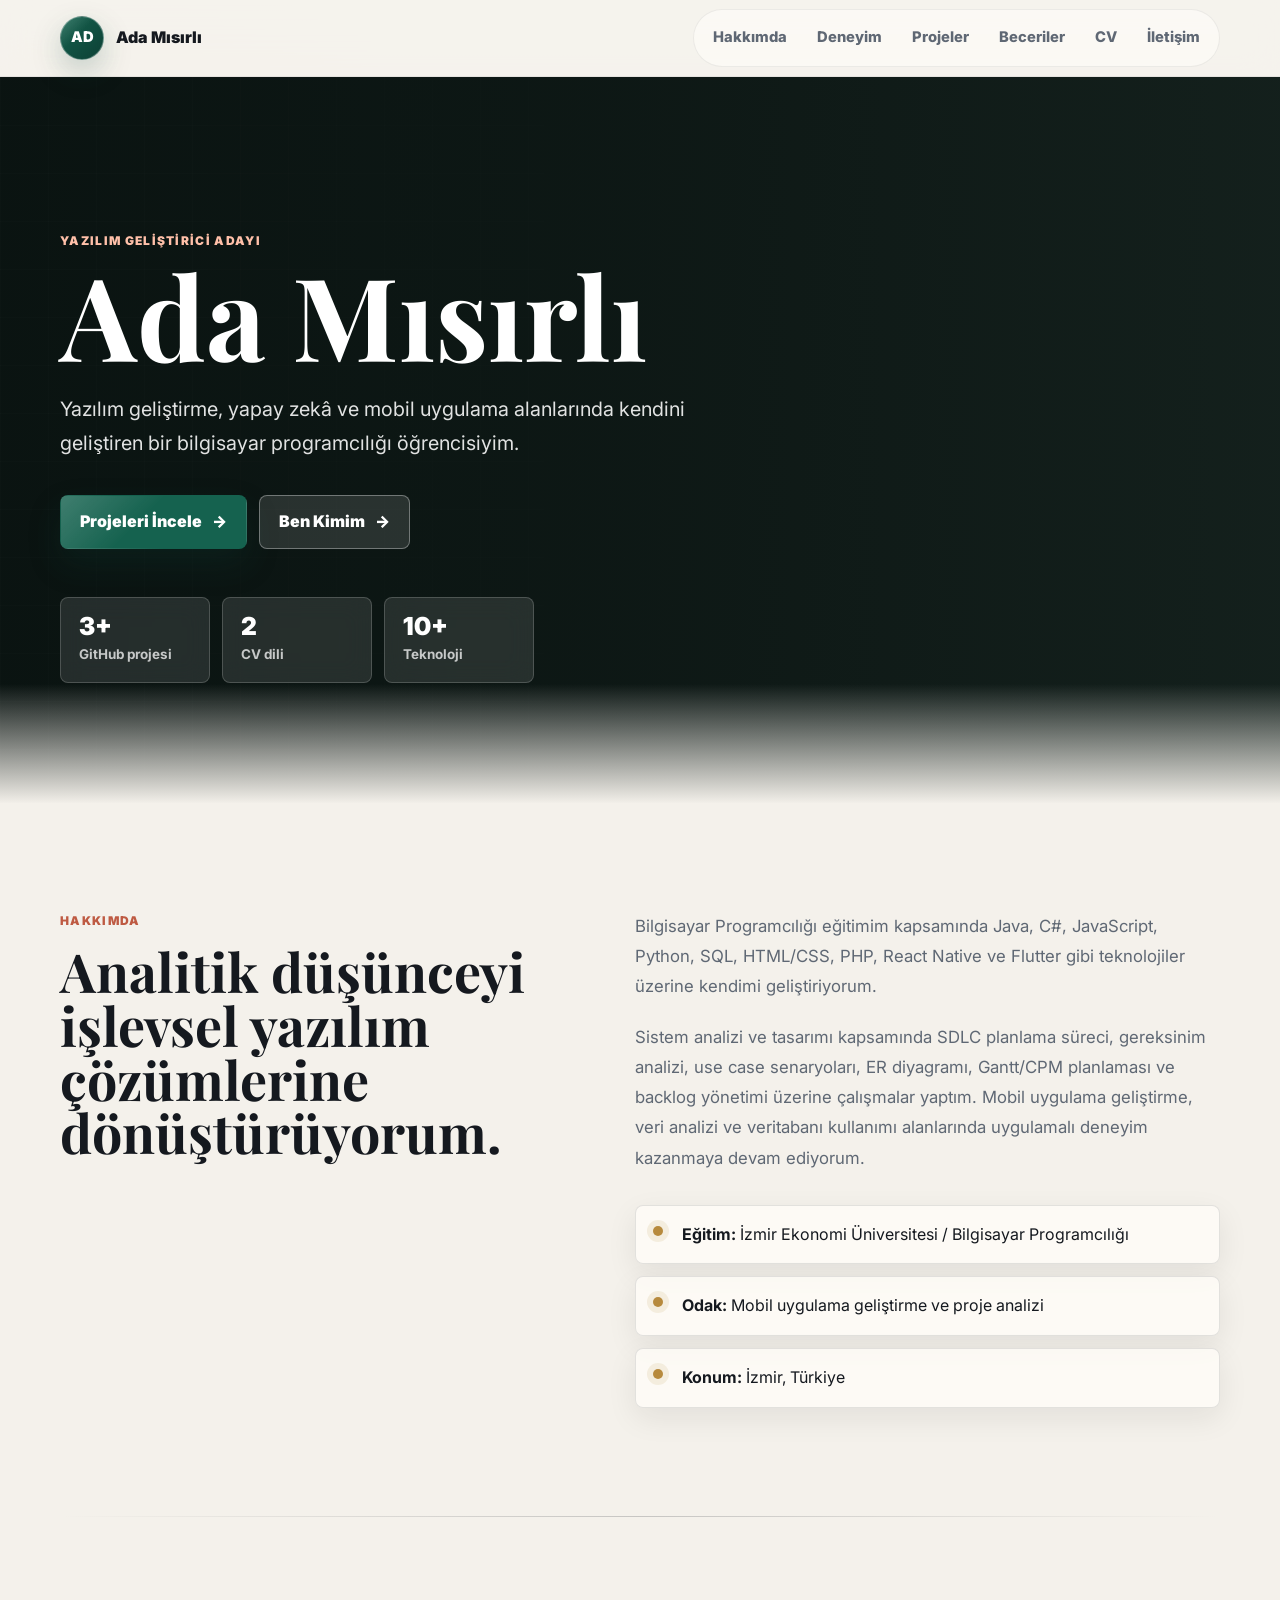
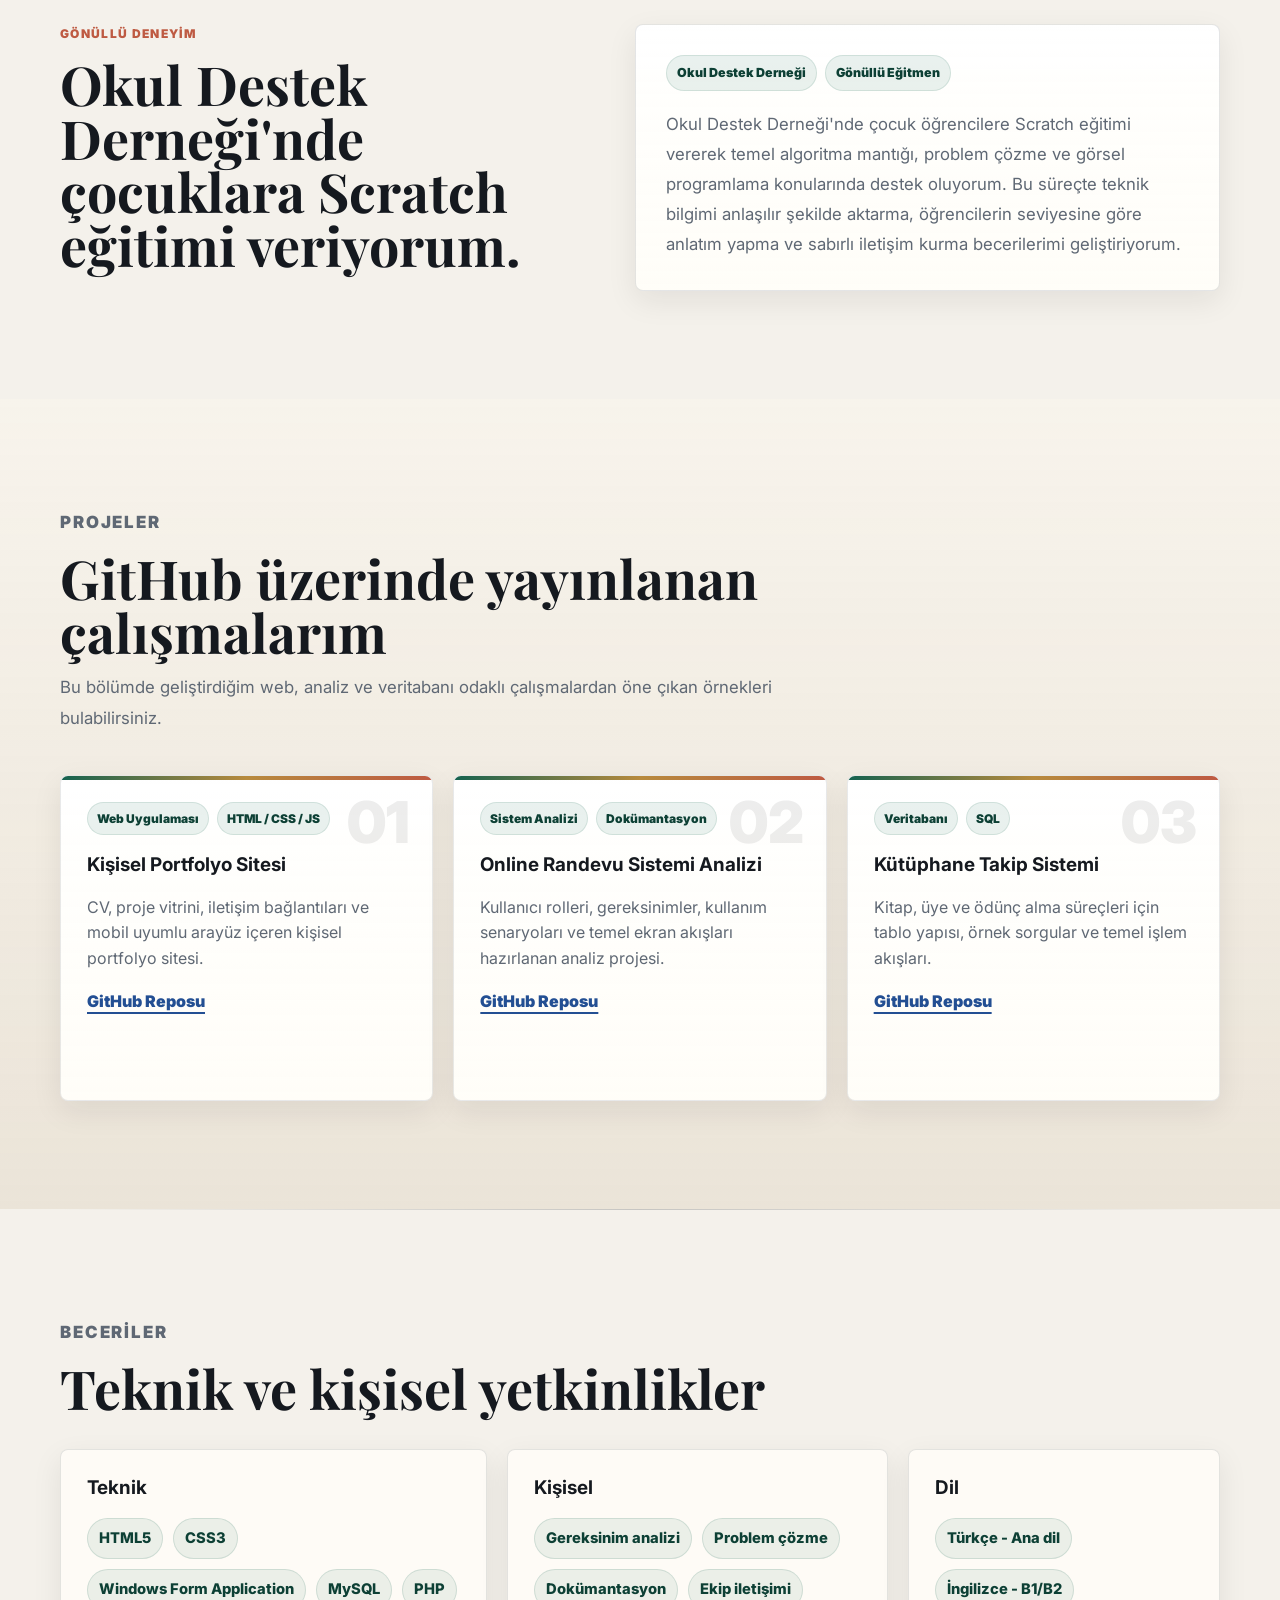
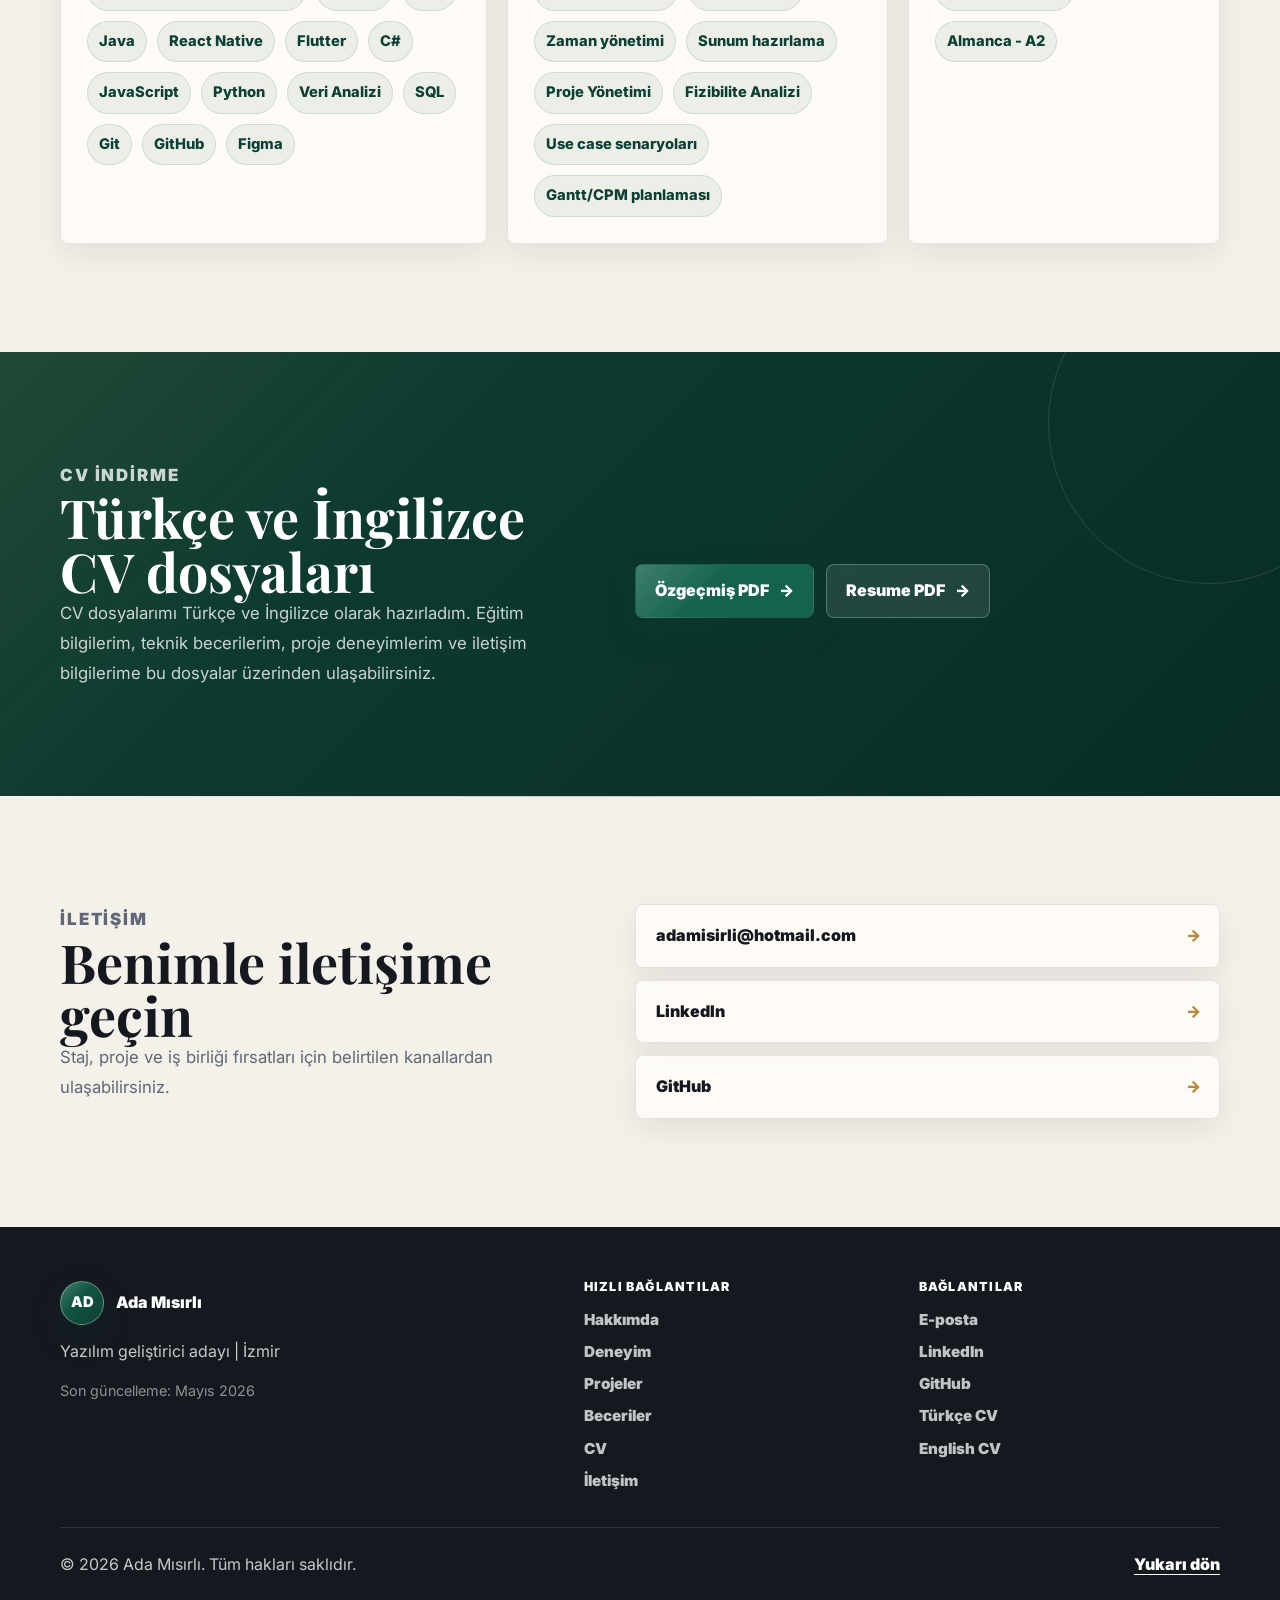
==== index.html @ 1fedbdce "Add files via upload Add portfolio website files" ====
<!doctype html>
<html lang="tr">

<head>
  <meta charset="utf-8" />
  <meta name="viewport" content="width=device-width, initial-scale=1" />
  <meta name="description"
    content="Bilgisayar programcılığı alanında edindiğim bilgileri pratik projelerle geliştirerek yazılım dünyasında güçlü bir temel oluşturuyorum." />
  <title>Ada Mısırlı | Kişisel Portfolyo</title>
  <link rel="preconnect" href="https://fonts.googleapis.com" />
  <link rel="preconnect" href="https://fonts.gstatic.com" crossorigin />
  <link
    href="https://fonts.googleapis.com/css2?family=Inter:wght@400;500;600;700;800;900&family=Playfair+Display:wght@700;800&display=swap"
    rel="stylesheet" />
  <link rel="stylesheet" href="styles.css" />
</head>

<body>
  <a class="skip-link" href="#main">İçeriğe geç</a>

  <header class="site-header" data-header>
    <nav class="nav shell" aria-label="Ana navigasyon">
      <a class="brand" href="#home" onclick="return smoothGo(event, 'index.html', '#home')" aria-label="Ana sayfaya git">
        <span class="brand-mark" aria-hidden="true">AD</span>
        <span>Ada Mısırlı</span>
      </a>

      <button class="menu-button" type="button" data-menu-button aria-controls="site-menu" aria-expanded="false">
        <span class="menu-icon" aria-hidden="true"></span>
        <span class="sr-only">Menüyü aç veya kapat</span>
      </button>

      <div class="nav-links" id="site-menu" data-menu>
        <a href="#about" onclick="return smoothGo(event, 'index.html', '#about')">Hakkımda</a>
        <a href="#experience" onclick="return smoothGo(event, 'index.html', '#experience')">Deneyim</a>
        <a href="#projects" onclick="return smoothGo(event, 'index.html', '#projects')">Projeler</a>
        <a href="#skills" onclick="return smoothGo(event, 'index.html', '#skills')">Beceriler</a>
        <a href="#cv" onclick="return smoothGo(event, 'index.html', '#cv')">CV</a>
        <a href="#contact" onclick="return smoothGo(event, 'index.html', '#contact')">İletişim</a>
      </div>
    </nav>
  </header>

  <main id="main">
    <section class="hero" id="home">
      <div class="hero-bg" aria-hidden="true"></div>
      <div class="hero-pattern" aria-hidden="true"></div>
      <div class="hero-content shell">
        <p class="eyebrow">Yazılım geliştirici adayı</p>
        <h1>Ada Mısırlı</h1>
        <p class="hero-copy">
          Yazılım geliştirme, yapay zekâ ve mobil uygulama alanlarında kendini geliştiren bir bilgisayar programcılığı
          öğrencisiyim.
        </p>
        <div class="hero-actions" aria-label="Öne çıkan bağlantılar">
          <a class="button primary" href="#projects" onclick="return smoothGo(event, 'index.html', '#projects')">Projeleri İncele</a>
          <a class="button secondary" href="ben-kimim.html" target="_blank" rel="noreferrer">Ben Kimim</a>
        </div>
        <dl class="hero-stats" aria-label="Portfolyo özeti">
          <div>
            <dt>3+</dt>
            <dd>GitHub projesi</dd>
          </div>
          <div>
            <dt>2</dt>
            <dd>CV dili</dd>
          </div>
          <div>
            <dt>10+</dt>
            <dd>Teknoloji</dd>
          </div>
        </dl>
      </div>
    </section>

    <section class="section about reveal" id="about">
      <div class="shell two-column">
        <div>
          <p class="section-kicker">Hakkımda</p>
          <h2>Analitik düşünceyi işlevsel yazılım çözümlerine dönüştürüyorum.</h2>
        </div>
        <div class="content-stack">
          <p>
            Bilgisayar Programcılığı eğitimim kapsamında Java, C#, JavaScript, Python, SQL, HTML/CSS, PHP, React
            Native ve Flutter gibi teknolojiler üzerine kendimi geliştiriyorum.
          </p>
          <p>
            Sistem analizi ve tasarımı kapsamında SDLC planlama süreci, gereksinim analizi, use case senaryoları, ER
            diyagramı, Gantt/CPM planlaması ve backlog yönetimi üzerine çalışmalar yaptım. Mobil uygulama geliştirme,
            veri analizi ve veritabanı kullanımı alanlarında uygulamalı deneyim kazanmaya devam ediyorum.
          </p>
          <ul class="quick-facts" aria-label="Kısa bilgiler">
            <li><strong>Eğitim:</strong> İzmir Ekonomi Üniversitesi / Bilgisayar Programcılığı</li>
            <li><strong>Odak:</strong> Mobil uygulama geliştirme ve proje analizi</li>
            <li><strong>Konum:</strong> İzmir, Türkiye</li>
          </ul>
        </div>
      </div>
    </section>

    <section class="section experience reveal" id="experience">
      <div class="shell experience-layout">
        <div>
          <p class="section-kicker">Gönüllü Deneyim</p>
          <h2>Okul Destek Derneği'nde çocuklara Scratch eğitimi veriyorum.</h2>
        </div>
        <article class="experience-card">
          <div class="experience-meta">
            <span>Okul Destek Derneği</span>
            <span>Gönüllü Eğitmen</span>
          </div>
          <p>
            Okul Destek Derneği'nde çocuk öğrencilere Scratch eğitimi vererek temel algoritma mantığı, problem çözme ve
            görsel programlama konularında destek oluyorum. Bu süreçte teknik bilgimi anlaşılır şekilde aktarma,
            öğrencilerin seviyesine göre anlatım yapma ve sabırlı iletişim kurma becerilerimi geliştiriyorum.
          </p>
        </article>
      </div>
    </section>

    <section class="section projects reveal" id="projects">
      <div class="shell">
        <div class="section-heading">
          <p class="section-kicker">Projeler</p>
          <h2>GitHub üzerinde yayınlanan çalışmalarım</h2>
          <p>Bu bölümde geliştirdiğim web, analiz ve veritabanı odaklı çalışmalardan öne çıkan örnekleri bulabilirsiniz.</p>
        </div>

        <div class="project-grid">
          <article class="project-card">
            <span class="project-number" aria-hidden="true">01</span>
            <div class="project-meta">
              <span>Web Uygulaması</span>
              <span>HTML / CSS / JS</span>
            </div>
            <h3>Kişisel Portfolyo Sitesi</h3>
            <p>
              CV, proje vitrini, iletişim bağlantıları ve mobil uyumlu arayüz içeren kişisel portfolyo sitesi.
            </p>
            <a href="https://github.com/kullanici-adi/portfolio" target="_blank" rel="noreferrer">GitHub Reposu</a>
          </article>

          <article class="project-card">
            <span class="project-number" aria-hidden="true">02</span>
            <div class="project-meta">
              <span>Sistem Analizi</span>
              <span>Dokümantasyon</span>
            </div>
            <h3>Online Randevu Sistemi Analizi</h3>
            <p>
              Kullanıcı rolleri, gereksinimler, kullanım senaryoları ve temel ekran akışları hazırlanan analiz projesi.
            </p>
            <a href="https://github.com/kullanici-adi/randevu-sistemi-analizi" target="_blank" rel="noreferrer">GitHub
              Reposu</a>
          </article>

          <article class="project-card">
            <span class="project-number" aria-hidden="true">03</span>
            <div class="project-meta">
              <span>Veritabanı</span>
              <span>SQL</span>
            </div>
            <h3>Kütüphane Takip Sistemi</h3>
            <p>
              Kitap, üye ve ödünç alma süreçleri için tablo yapısı, örnek sorgular ve temel işlem akışları.
            </p>
            <a href="https://github.com/kullanici-adi/kutuphane-takip" target="_blank" rel="noreferrer">GitHub
              Reposu</a>
          </article>
        </div>
      </div>
    </section>

    <section class="section skills reveal" id="skills">
      <div class="shell">
        <div class="section-heading compact">
          <p class="section-kicker">Beceriler</p>
          <h2>Teknik ve kişisel yetkinlikler</h2>
        </div>

        <div class="skill-layout">
          <div class="skill-group">
            <h3>Teknik</h3>
            <ul class="tag-list">
              <li>HTML5</li>
              <li>CSS3</li>
              <li>Windows Form Application</li>
              <li>MySQL</li>
              <li>PHP</li>
              <li>Java</li>
              <li>React Native</li>
              <li>Flutter</li>
              <li>C#</li>
              <li>JavaScript</li>
              <li>Python</li>
              <li>Veri Analizi</li>
              <li>SQL</li>
              <li>Git</li>
              <li>GitHub</li>
              <li>Figma</li>

            </ul>
          </div>
          <div class="skill-group">
            <h3>Kişisel</h3>
            <ul class="tag-list">
              <li>Gereksinim analizi</li>
              <li>Problem çözme</li>
              <li>Dokümantasyon</li>
              <li>Ekip iletişimi</li>
              <li>Zaman yönetimi</li>
              <li>Sunum hazırlama</li>
              <li>Proje Yönetimi</li>
              <li>Fizibilite Analizi</li>
              <li>Use case senaryoları</li>
              <li>Gantt/CPM planlaması</li>

            </ul>
          </div>
          <div class="skill-group">
            <h3>Dil</h3>
            <ul class="tag-list">
              <li>Türkçe - Ana dil</li>
              <li>İngilizce - B1/B2</li>
                 <li>Almanca - A2</li>
            </ul>
          </div>
        </div>
      </div>
    </section>

    <section class="section cv reveal" id="cv">
      <div class="shell cv-panel">
        <div>
          <p class="section-kicker">CV İndirme</p>
          <h2>Türkçe ve İngilizce CV dosyaları</h2>
          <p>
            CV dosyalarımı Türkçe ve İngilizce olarak hazırladım. Eğitim bilgilerim, teknik becerilerim, proje
            deneyimlerim ve iletişim bilgilerime bu dosyalar üzerinden ulaşabilirsiniz.
          </p>
        </div>
        <div class="cv-actions">
          <a class="button primary" href="cv/ozgecmis.pdf" download>Özgeçmiş PDF</a>
          <a class="button secondary" href="cv/resume.pdf" download>Resume PDF</a>
        </div>
      </div>
    </section>

    <section class="section contact reveal" id="contact">
      <div class="shell contact-layout">
        <div>
          <p class="section-kicker">İletişim</p>
          <h2>Benimle iletişime geçin</h2>
          <p>Staj, proje ve iş birliği fırsatları için belirtilen kanallardan ulaşabilirsiniz.</p>
        </div>
        <address class="contact-links">
          <a href="mailto:adamisirli@hotmail.com">adamisirli@hotmail.com</a>
          <a href="https://www.linkedin.com/in/kullanici-adi" target="_blank" rel="noreferrer">LinkedIn</a>
          <a href="https://github.com/kullanici-adi" target="_blank" rel="noreferrer">GitHub</a>
        </address>
      </div>
    </section>
  </main>

  <footer class="footer">
    <div class="shell footer-grid">
      <div class="footer-brand">
        <a class="brand footer-logo" href="#home" onclick="return smoothGo(event, 'index.html', '#home')" aria-label="Ana sayfaya dön">
          <span class="brand-mark" aria-hidden="true">AD</span>
          <span>Ada Mısırlı</span>
        </a>
        <p>Yazılım geliştirici adayı | İzmir</p>
        <p class="footer-update">Son güncelleme: Mayıs 2026</p>
      </div>

      <div class="footer-group">
        <h2>Hızlı Bağlantılar</h2>
        <nav class="footer-links" aria-label="Footer hızlı bağlantılar">
          <a href="#about" onclick="return smoothGo(event, 'index.html', '#about')">Hakkımda</a>
          <a href="#experience" onclick="return smoothGo(event, 'index.html', '#experience')">Deneyim</a>
          <a href="#projects" onclick="return smoothGo(event, 'index.html', '#projects')">Projeler</a>
          <a href="#skills" onclick="return smoothGo(event, 'index.html', '#skills')">Beceriler</a>
          <a href="#cv" onclick="return smoothGo(event, 'index.html', '#cv')">CV</a>
          <a href="#contact" onclick="return smoothGo(event, 'index.html', '#contact')">İletişim</a>
        </nav>
      </div>

      <div class="footer-group">
        <h2>Bağlantılar</h2>
        <div class="footer-links">
          <a href="mailto:adamisirli@hotmail.com">E-posta</a>
          <a href="https://www.linkedin.com/in/kullanici-adi" target="_blank" rel="noreferrer">LinkedIn</a>
          <a href="https://github.com/kullanici-adi" target="_blank" rel="noreferrer">GitHub</a>
          <a href="cv/ozgecmis.pdf" download>Türkçe CV</a>
          <a href="cv/resume.pdf" download>English CV</a>
        </div>
      </div>

      <div class="footer-bottom">
        <p>© 2026 Ada Mısırlı. Tüm hakları saklıdır.</p>
        <a href="#home" onclick="return smoothGo(event, 'index.html', '#home')">Yukarı dön</a>
      </div>
    </div>
  </footer>

  <script src="script.js?v=4"></script>
</body>

</html>
---- styles.css ----
:root {
  --bg: #f4f1eb;
  --bg-soft: #ebe4d8;
  --surface: #fffdf8;
  --surface-strong: #ffffff;
  --ink: #15191f;
  --ink-soft: #27313d;
  --muted: #5f6874;
  --line: rgba(37, 42, 50, 0.12);
  --line-strong: rgba(37, 42, 50, 0.22);
  --emerald: #15624f;
  --emerald-dark: #0d4035;
  --gold: #b78a3d;
  --terracotta: #be5a42;
  --blue: #234f93;
  --shadow-sm: 0 10px 30px rgba(21, 25, 31, 0.08);
  --shadow-md: 0 24px 70px rgba(21, 25, 31, 0.13);
  --shadow-lg: 0 34px 100px rgba(21, 25, 31, 0.2);
  --radius: 8px;
  --ease: cubic-bezier(0.22, 1, 0.36, 1);
}

* {
  box-sizing: border-box;
}

html {
  scroll-behavior: smooth;
  scroll-padding-top: 84px;
}

body {
  margin: 0;
  color: var(--ink);
  background:
    linear-gradient(180deg, rgba(255, 255, 255, 0.56), rgba(244, 241, 235, 0) 360px),
    radial-gradient(circle at 12% 8%, rgba(183, 138, 61, 0.12), transparent 26rem),
    var(--bg);
  font-family: "Inter", Arial, sans-serif;
  line-height: 1.6;
  text-rendering: optimizeLegibility;
  -webkit-font-smoothing: antialiased;
}

a {
  color: inherit;
}

::selection {
  color: #fff;
  background: var(--emerald);
}

.shell {
  width: min(1160px, calc(100% - 48px));
  margin: 0 auto;
}

.skip-link {
  position: fixed;
  left: 16px;
  top: -80px;
  z-index: 100;
  padding: 10px 14px;
  color: #fff;
  background: var(--ink);
  border-radius: var(--radius);
}

.skip-link:focus {
  top: 16px;
}

.sr-only {
  position: absolute;
  width: 1px;
  height: 1px;
  padding: 0;
  overflow: hidden;
  clip: rect(0, 0, 0, 0);
  white-space: nowrap;
  border: 0;
}

.site-header {
  position: sticky;
  top: 0;
  z-index: 20;
  background: rgba(244, 241, 235, 0.78);
  border-bottom: 1px solid rgba(37, 42, 50, 0.08);
  backdrop-filter: blur(18px) saturate(1.2);
  transition:
    background 220ms ease,
    border-color 220ms ease,
    box-shadow 220ms ease;
}

.site-header.has-shadow {
  background: rgba(255, 253, 248, 0.9);
  border-color: rgba(37, 42, 50, 0.12);
  box-shadow: 0 14px 42px rgba(21, 25, 31, 0.08);
}

.nav {
  display: flex;
  min-height: 76px;
  align-items: center;
  justify-content: space-between;
  gap: 24px;
}

.brand {
  display: inline-flex;
  align-items: center;
  gap: 12px;
  color: var(--ink);
  font-weight: 900;
  text-decoration: none;
}

.brand-mark {
  display: inline-grid;
  width: 44px;
  height: 44px;
  place-items: center;
  color: #fff;
  background:
    linear-gradient(135deg, rgba(255, 255, 255, 0.18), transparent 42%),
    linear-gradient(135deg, var(--emerald), var(--emerald-dark));
  border: 1px solid rgba(255, 255, 255, 0.32);
  border-radius: 50%;
  box-shadow: 0 12px 30px rgba(13, 64, 53, 0.22);
  font-size: 0.92rem;
  letter-spacing: 0;
}

.nav-links {
  display: flex;
  align-items: center;
  gap: 4px;
  padding: 6px;
  background: rgba(255, 253, 248, 0.62);
  border: 1px solid rgba(37, 42, 50, 0.08);
  border-radius: 999px;
}

.nav-links a {
  padding: 10px 13px;
  color: var(--muted);
  font-size: 0.92rem;
  font-weight: 800;
  text-decoration: none;
  border-radius: 999px;
  transition:
    color 180ms ease,
    background 180ms ease,
    transform 180ms ease;
}

.nav-links a:hover,
.nav-links a:focus-visible {
  color: var(--emerald-dark);
  background: rgba(21, 98, 79, 0.1);
  outline: none;
  transform: translateY(-1px);
}

.menu-button {
  display: none;
  width: 44px;
  height: 44px;
  border: 1px solid var(--line);
  border-radius: var(--radius);
  background: var(--surface);
  box-shadow: var(--shadow-sm);
}

.menu-icon,
.menu-icon::before,
.menu-icon::after {
  display: block;
  width: 20px;
  height: 2px;
  margin: 0 auto;
  background: var(--ink);
  content: "";
  transition: transform 180ms ease;
}

.menu-icon::before {
  transform: translateY(-7px);
}

.menu-icon::after {
  transform: translateY(5px);
}

.hero {
  position: relative;
  min-height: 720px;
  display: grid;
  align-items: end;
  overflow: hidden;
  background: #16231f;
  isolation: isolate;
}

.profile-hero {
  position: relative;
  min-height: 560px;
  display: grid;
  align-items: end;
  overflow: hidden;
  background: #16231f;
  isolation: isolate;
}

.profile-hero::after {
  position: absolute;
  left: 0;
  right: 0;
  bottom: -1px;
  z-index: 2;
  height: 110px;
  background: linear-gradient(180deg, transparent, var(--bg));
  content: "";
}

.hero::after {
  position: absolute;
  left: 0;
  right: 0;
  bottom: -1px;
  z-index: 2;
  height: 120px;
  background: linear-gradient(180deg, transparent, var(--bg));
  content: "";
}

.hero-bg {
  position: absolute;
  inset: 0;
  background:
    linear-gradient(90deg, rgba(9, 18, 16, 0.92) 0%, rgba(9, 18, 16, 0.68) 46%, rgba(9, 18, 16, 0.18) 100%),
    url("https://images.unsplash.com/photo-1515879218367-8466d910aaa4?auto=format&fit=crop&w=1600&q=74")
      center / cover;
  transform: scale(1.02);
}

.hero-pattern {
  position: absolute;
  inset: 0;
  z-index: 1;
  opacity: 0.26;
  pointer-events: none;
  background-image:
    linear-gradient(rgba(255, 255, 255, 0.045) 1px, transparent 1px),
    linear-gradient(90deg, rgba(255, 255, 255, 0.045) 1px, transparent 1px);
  background-size: 48px 48px;
  mask-image: linear-gradient(90deg, #000, transparent 72%);
}

.hero-content {
  position: relative;
  z-index: 3;
  padding: 154px 0 120px;
  color: #fff;
}

.profile-hero-content {
  position: relative;
  z-index: 3;
  max-width: 1160px;
  padding: 142px 0 104px;
  color: #fff;
}

.eyebrow,
.section-kicker {
  margin: 0 0 14px;
  color: var(--terracotta);
  font-size: 0.75rem;
  font-weight: 900;
  letter-spacing: 0.11em;
  text-transform: uppercase;
}

.hero .eyebrow {
  color: #ffc0a9;
}

.profile-hero .eyebrow {
  color: #ffc0a9;
}

h1,
h2,
h3,
p {
  overflow-wrap: anywhere;
}

h1 {
  max-width: 820px;
  margin: 0;
  font-family: "Playfair Display", Georgia, serif;
  font-size: clamp(4.1rem, 9vw, 8rem);
  line-height: 0.88;
  letter-spacing: 0;
}

h2 {
  max-width: 820px;
  margin: 0;
  font-family: "Playfair Display", Georgia, serif;
  font-size: clamp(2.3rem, 4.2vw, 4.1rem);
  line-height: 1;
  letter-spacing: 0;
}

h3 {
  margin: 0;
  color: var(--ink);
  font-size: 1.18rem;
  line-height: 1.25;
}

.hero-copy {
  max-width: 690px;
  margin: 26px 0 0;
  color: rgba(255, 255, 255, 0.88);
  font-size: clamp(1.04rem, 1.6vw, 1.24rem);
  line-height: 1.75;
}

.hero-actions,
.cv-actions {
  display: flex;
  flex-wrap: wrap;
  gap: 12px;
  margin-top: 34px;
}

.button {
  position: relative;
  display: inline-flex;
  min-height: 48px;
  align-items: center;
  justify-content: center;
  gap: 10px;
  padding: 13px 19px;
  border: 1px solid transparent;
  border-radius: var(--radius);
  font-weight: 900;
  text-decoration: none;
  transition:
    transform 190ms var(--ease),
    box-shadow 190ms var(--ease),
    background 190ms ease,
    border-color 190ms ease;
}

.button::after {
  font-weight: 900;
  content: "->";
  transition: transform 190ms var(--ease);
}

.button:hover,
.button:focus-visible {
  outline: none;
  transform: translateY(-2px);
}

.button:hover::after,
.button:focus-visible::after {
  transform: translateX(3px);
}

.button.primary {
  color: #fff;
  background:
    linear-gradient(135deg, rgba(255, 255, 255, 0.18), transparent 44%),
    var(--emerald);
  box-shadow: 0 15px 32px rgba(13, 64, 53, 0.24);
}

.button.primary:hover,
.button.primary:focus-visible {
  background:
    linear-gradient(135deg, rgba(255, 255, 255, 0.2), transparent 44%),
    var(--emerald-dark);
  box-shadow: 0 20px 42px rgba(13, 64, 53, 0.32);
}

.button.secondary {
  color: var(--ink);
  background: rgba(255, 253, 248, 0.88);
  border-color: var(--line);
  box-shadow: var(--shadow-sm);
}

.hero .button.secondary {
  color: #fff;
  background: rgba(255, 255, 255, 0.12);
  border-color: rgba(255, 255, 255, 0.34);
  box-shadow: none;
}

.hero-stats {
  display: grid;
  grid-template-columns: repeat(3, minmax(0, 150px));
  gap: 12px;
  max-width: 560px;
  margin: 48px 0 0;
}

.hero-stats div {
  padding: 16px 18px;
  background: rgba(255, 255, 255, 0.11);
  border: 1px solid rgba(255, 255, 255, 0.18);
  border-radius: var(--radius);
  backdrop-filter: blur(12px);
}

.hero-stats dt {
  margin: 0;
  color: #fff;
  font-size: 1.55rem;
  font-weight: 900;
  line-height: 1;
}

.hero-stats dd {
  margin: 6px 0 0;
  color: rgba(255, 255, 255, 0.74);
  font-size: 0.84rem;
  font-weight: 700;
}

.section {
  position: relative;
  padding: 108px 0;
}

.section::before {
  position: absolute;
  left: 50%;
  top: 0;
  width: min(1160px, calc(100% - 48px));
  height: 1px;
  background: linear-gradient(90deg, transparent, var(--line-strong), transparent);
  content: "";
  transform: translateX(-50%);
}

.about::before,
.projects::before {
  display: none;
}

.two-column,
.contact-layout,
.cv-panel {
  display: grid;
  grid-template-columns: minmax(0, 0.92fr) minmax(0, 1.08fr);
  gap: clamp(34px, 6vw, 78px);
  align-items: start;
}

.content-stack p,
.section-heading p,
.cv-panel p,
.contact-layout p {
  margin: 0;
  color: var(--muted);
  font-size: 1.05rem;
  line-height: 1.8;
}

.content-stack {
  display: grid;
  gap: 20px;
}

.quick-facts {
  display: grid;
  gap: 12px;
  margin: 12px 0 0;
  padding: 0;
  list-style: none;
}

.quick-facts li {
  position: relative;
  padding: 16px 18px 16px 46px;
  background: rgba(255, 253, 248, 0.78);
  border: 1px solid var(--line);
  border-radius: var(--radius);
  box-shadow: var(--shadow-sm);
}

.quick-facts li::before {
  position: absolute;
  left: 17px;
  top: 20px;
  width: 10px;
  height: 10px;
  background: var(--gold);
  border-radius: 50%;
  box-shadow: 0 0 0 6px rgba(183, 138, 61, 0.12);
  content: "";
}

.projects {
  background:
    linear-gradient(180deg, rgba(255, 253, 248, 0.62), rgba(235, 228, 216, 0.82)),
    var(--bg-soft);
}

.experience-layout {
  display: grid;
  grid-template-columns: minmax(0, 0.92fr) minmax(0, 1.08fr);
  gap: clamp(34px, 6vw, 78px);
  align-items: start;
}

.experience-card {
  display: grid;
  gap: 18px;
  padding: 30px;
  background:
    linear-gradient(180deg, rgba(255, 255, 255, 0.94), rgba(255, 253, 248, 0.86)),
    var(--surface);
  border: 1px solid var(--line);
  border-radius: var(--radius);
  box-shadow: var(--shadow-sm);
}

.experience-card p {
  margin: 0;
  color: var(--muted);
  font-size: 1.05rem;
  line-height: 1.8;
}

.experience-meta {
  display: flex;
  flex-wrap: wrap;
  gap: 8px;
}

.experience-meta span {
  padding: 7px 10px;
  color: var(--emerald-dark);
  background: rgba(21, 98, 79, 0.09);
  border: 1px solid rgba(21, 98, 79, 0.12);
  border-radius: 999px;
  font-size: 0.78rem;
  font-weight: 900;
}

.section-heading {
  display: grid;
  max-width: 780px;
  gap: 14px;
  margin-bottom: 42px;
}

.section-heading.compact {
  margin-bottom: 34px;
}

.project-grid {
  display: grid;
  grid-template-columns: repeat(3, minmax(0, 1fr));
  gap: 20px;
}

.project-card {
  position: relative;
  display: grid;
  min-height: 326px;
  gap: 18px;
  align-content: start;
  padding: 26px;
  overflow: hidden;
  background:
    linear-gradient(180deg, rgba(255, 255, 255, 0.94), rgba(255, 253, 248, 0.86)),
    var(--surface);
  border: 1px solid rgba(37, 42, 50, 0.1);
  border-radius: var(--radius);
  box-shadow: var(--shadow-sm);
  transition:
    transform 220ms var(--ease),
    box-shadow 220ms var(--ease),
    border-color 220ms ease;
}

.project-card::before {
  position: absolute;
  inset: 0 0 auto 0;
  height: 4px;
  background: linear-gradient(90deg, var(--emerald), var(--gold), var(--terracotta));
  content: "";
}

.project-card:hover,
.project-card:focus-within {
  border-color: rgba(21, 98, 79, 0.26);
  box-shadow: var(--shadow-md);
  transform: translateY(-8px);
}

.project-number {
  position: absolute;
  right: 22px;
  top: 18px;
  color: rgba(21, 25, 31, 0.08);
  font-size: 3.6rem;
  font-weight: 900;
  line-height: 1;
}

.project-card p {
  position: relative;
  margin: 0;
  color: var(--muted);
}

.project-card a {
  position: relative;
  align-self: end;
  color: var(--blue);
  font-weight: 900;
  text-decoration-thickness: 2px;
  text-underline-offset: 5px;
}

.project-meta {
  position: relative;
  display: flex;
  flex-wrap: wrap;
  gap: 8px;
}

.project-meta span {
  padding: 6px 9px;
  color: var(--emerald-dark);
  background: rgba(21, 98, 79, 0.09);
  border: 1px solid rgba(21, 98, 79, 0.12);
  border-radius: 999px;
  font-size: 0.75rem;
  font-weight: 900;
}

.skill-layout {
  display: grid;
  grid-template-columns: 1.12fr 1fr 0.82fr;
  gap: 20px;
}

.skill-group {
  padding: 26px;
  background: rgba(255, 253, 248, 0.86);
  border: 1px solid var(--line);
  border-radius: var(--radius);
  box-shadow: var(--shadow-sm);
  transition:
    transform 220ms var(--ease),
    box-shadow 220ms var(--ease),
    border-color 220ms ease;
}

.skill-group:hover {
  border-color: rgba(183, 138, 61, 0.34);
  box-shadow: var(--shadow-md);
  transform: translateY(-5px);
}

.tag-list {
  display: flex;
  flex-wrap: wrap;
  gap: 10px;
  margin: 18px 0 0;
  padding: 0;
  list-style: none;
}

.tag-list li {
  padding: 8px 11px;
  color: var(--emerald-dark);
  background: rgba(21, 98, 79, 0.08);
  border: 1px solid rgba(21, 98, 79, 0.14);
  border-radius: 999px;
  font-size: 0.92rem;
  font-weight: 800;
  transition:
    background 180ms ease,
    transform 180ms var(--ease);
}

.tag-list li:hover {
  background: rgba(21, 98, 79, 0.13);
  transform: translateY(-2px);
}

.cv {
  overflow: hidden;
  color: #fff;
  background:
    linear-gradient(135deg, rgba(183, 138, 61, 0.12), transparent 32%),
    linear-gradient(135deg, var(--emerald-dark), #092c26);
}

.cv::after {
  position: absolute;
  right: -90px;
  top: -90px;
  width: 320px;
  height: 320px;
  border: 1px solid rgba(255, 255, 255, 0.12);
  border-radius: 50%;
  content: "";
}

.cv .section-kicker,
.cv p {
  color: rgba(255, 255, 255, 0.78);
}

.cv-panel {
  position: relative;
  z-index: 1;
  align-items: center;
}

.cv .button.secondary {
  color: #fff;
  background: rgba(255, 255, 255, 0.1);
  border-color: rgba(255, 255, 255, 0.24);
  box-shadow: none;
}

.contact-links {
  display: grid;
  gap: 12px;
  font-style: normal;
}

.contact-links a {
  position: relative;
  padding: 18px 48px 18px 20px;
  color: var(--ink);
  background: rgba(255, 253, 248, 0.86);
  border: 1px solid var(--line);
  border-radius: var(--radius);
  box-shadow: var(--shadow-sm);
  font-weight: 900;
  text-decoration: none;
  transition:
    transform 200ms var(--ease),
    box-shadow 200ms var(--ease),
    border-color 200ms ease,
    color 200ms ease;
}

.contact-links a::after {
  position: absolute;
  right: 18px;
  top: 50%;
  color: var(--gold);
  content: "->";
  transform: translateY(-50%);
  transition: transform 200ms var(--ease);
}

.contact-links a:hover,
.contact-links a:focus-visible {
  color: var(--emerald-dark);
  border-color: rgba(21, 98, 79, 0.28);
  box-shadow: var(--shadow-md);
  outline: none;
  transform: translateY(-3px);
}

.contact-links a:hover::after,
.contact-links a:focus-visible::after {
  transform: translate(4px, -50%);
}

.identity-layout {
  display: grid;
  grid-template-columns: minmax(0, 0.95fr) minmax(0, 1.05fr);
  gap: clamp(34px, 6vw, 78px);
  align-items: start;
}

.identity-card {
  display: grid;
  gap: 18px;
  padding: 30px;
  background: rgba(255, 253, 248, 0.86);
  border: 1px solid var(--line);
  border-radius: var(--radius);
  box-shadow: var(--shadow-sm);
}

.identity-card p,
.detail-card p {
  margin: 0;
  color: var(--muted);
  font-size: 1.05rem;
  line-height: 1.8;
}

.profile-details {
  background:
    linear-gradient(180deg, rgba(255, 253, 248, 0.62), rgba(235, 228, 216, 0.82)),
    var(--bg-soft);
}

.detail-grid {
  display: grid;
  grid-template-columns: repeat(3, minmax(0, 1fr));
  gap: 20px;
}

.detail-card {
  position: relative;
  min-height: 330px;
  display: grid;
  align-content: start;
  gap: 16px;
  padding: 28px;
  overflow: hidden;
  background:
    linear-gradient(180deg, rgba(255, 255, 255, 0.94), rgba(255, 253, 248, 0.86)),
    var(--surface);
  border: 1px solid rgba(37, 42, 50, 0.1);
  border-radius: var(--radius);
  box-shadow: var(--shadow-sm);
  transition:
    transform 220ms var(--ease),
    box-shadow 220ms var(--ease),
    border-color 220ms ease;
}

.detail-card::before {
  position: absolute;
  inset: 0 0 auto 0;
  height: 4px;
  background: linear-gradient(90deg, var(--emerald), var(--gold), var(--terracotta));
  content: "";
}

.detail-card:hover {
  border-color: rgba(21, 98, 79, 0.26);
  box-shadow: var(--shadow-md);
  transform: translateY(-8px);
}

.footer {
  padding: 54px 0 28px;
  color: rgba(255, 255, 255, 0.76);
  background: var(--ink);
}

.footer-grid {
  display: grid;
  grid-template-columns: minmax(0, 1.3fr) minmax(180px, 0.8fr) minmax(180px, 0.8fr);
  gap: 34px;
  align-items: start;
}

.footer p {
  margin: 0;
}

.footer a {
  color: #fff;
  font-weight: 900;
  text-underline-offset: 4px;
}

.footer-logo {
  color: #fff;
}

.footer-brand {
  display: grid;
  gap: 14px;
}

.footer-brand p {
  max-width: 330px;
}

.footer-update {
  color: rgba(255, 255, 255, 0.52);
  font-size: 0.9rem;
}

.footer-group {
  display: grid;
  gap: 14px;
}

.footer-group h2 {
  margin: 0;
  color: #fff;
  font-family: "Inter", Arial, sans-serif;
  font-size: 0.78rem;
  font-weight: 900;
  letter-spacing: 0.1em;
  text-transform: uppercase;
}

.footer-links {
  display: grid;
  gap: 8px;
}

.footer-links a {
  width: fit-content;
  color: rgba(255, 255, 255, 0.74);
  font-size: 0.95rem;
  text-decoration: none;
  transition:
    color 180ms ease,
    transform 180ms var(--ease);
}

.footer-links a:hover,
.footer-links a:focus-visible {
  color: #fff;
  outline: none;
  transform: translateX(3px);
}

.footer-bottom {
  grid-column: 1 / -1;
  display: flex;
  align-items: center;
  justify-content: space-between;
  gap: 16px;
  padding-top: 24px;
  border-top: 1px solid rgba(255, 255, 255, 0.12);
}

.reveal {
  opacity: 0;
  transform: translateY(24px);
  transition:
    opacity 620ms var(--ease),
    transform 620ms var(--ease);
}

.reveal.is-visible {
  opacity: 1;
  transform: translateY(0);
}

@media (prefers-reduced-motion: reduce) {
  *,
  *::before,
  *::after {
    scroll-behavior: auto !important;
    transition-duration: 0.01ms !important;
    animation-duration: 0.01ms !important;
    animation-iteration-count: 1 !important;
  }

  .reveal {
    opacity: 1;
    transform: none;
  }
}

@media (max-width: 900px) {
  .menu-button {
    display: inline-grid;
    place-items: center;
  }

  .nav {
    min-height: 68px;
  }

  .nav-links {
    position: absolute;
    left: 24px;
    right: 24px;
    top: 76px;
    display: none;
    padding: 10px;
    background: rgba(255, 253, 248, 0.96);
    border: 1px solid var(--line);
    border-radius: var(--radius);
    box-shadow: var(--shadow-lg);
  }

  .nav-links.is-open {
    display: grid;
  }

  .nav-links a {
    padding: 13px;
    border-radius: var(--radius);
  }

  .hero {
    min-height: 680px;
  }

  .profile-hero {
    min-height: 560px;
  }

  .hero-bg {
    background:
      linear-gradient(180deg, rgba(9, 18, 16, 0.92), rgba(9, 18, 16, 0.54)),
      url("https://images.unsplash.com/photo-1515879218367-8466d910aaa4?auto=format&fit=crop&w=1100&q=70")
        center / cover;
  }

  .hero-pattern {
    mask-image: linear-gradient(180deg, #000, transparent 78%);
  }

  .hero-content {
    padding: 128px 0 58px;
  }

  .profile-hero-content {
    padding: 126px 0 78px;
  }

  .section {
    padding: 78px 0;
  }

  .two-column,
  .identity-layout,
  .experience-layout,
  .contact-layout,
  .cv-panel,
  .project-grid,
  .skill-layout,
  .detail-grid,
  .footer-grid {
    grid-template-columns: 1fr;
    gap: 30px;
  }

  .project-card {
    min-height: 0;
  }

  .detail-card {
    min-height: 0;
  }
}

@media (max-width: 580px) {
  .shell {
    width: min(100% - 32px, 1160px);
  }

  .site-header {
    background: rgba(255, 253, 248, 0.9);
  }

  .brand {
    font-size: 0.96rem;
  }

  .brand-mark {
    width: 40px;
    height: 40px;
  }

  .nav-links {
    left: 16px;
    right: 16px;
  }

  .hero {
    min-height: 660px;
  }

  .profile-hero {
    min-height: 600px;
  }

  h1 {
    font-size: 3.65rem;
  }

  h2 {
    font-size: 2.35rem;
  }

  .hero-actions,
  .cv-actions,
  .footer-bottom {
    align-items: stretch;
    flex-direction: column;
  }

  .button {
    width: 100%;
  }

  .hero-stats {
    grid-template-columns: 1fr;
    max-width: 320px;
    margin-top: 34px;
  }

  .project-card,
  .skill-group,
  .identity-card,
  .detail-card {
    padding: 22px;
  }

  .footer-grid {
    grid-template-columns: 1fr;
  }
}
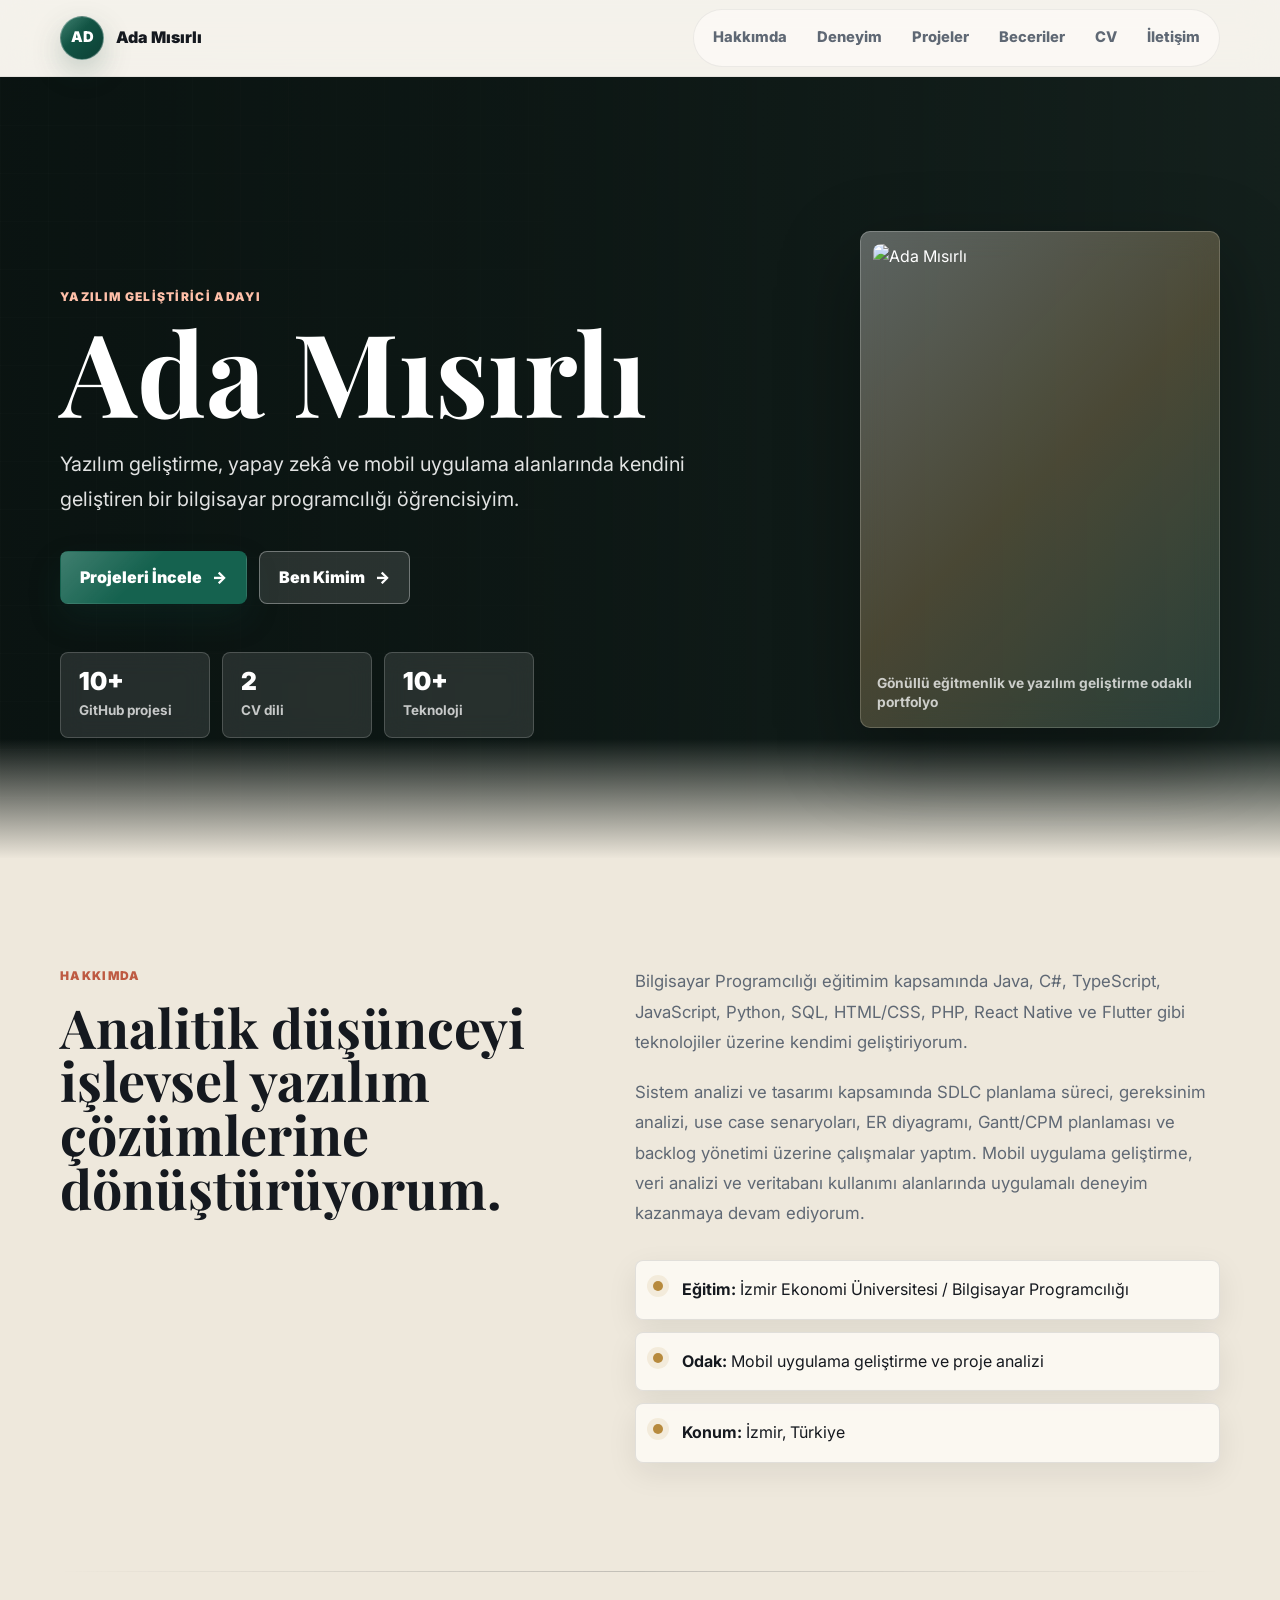
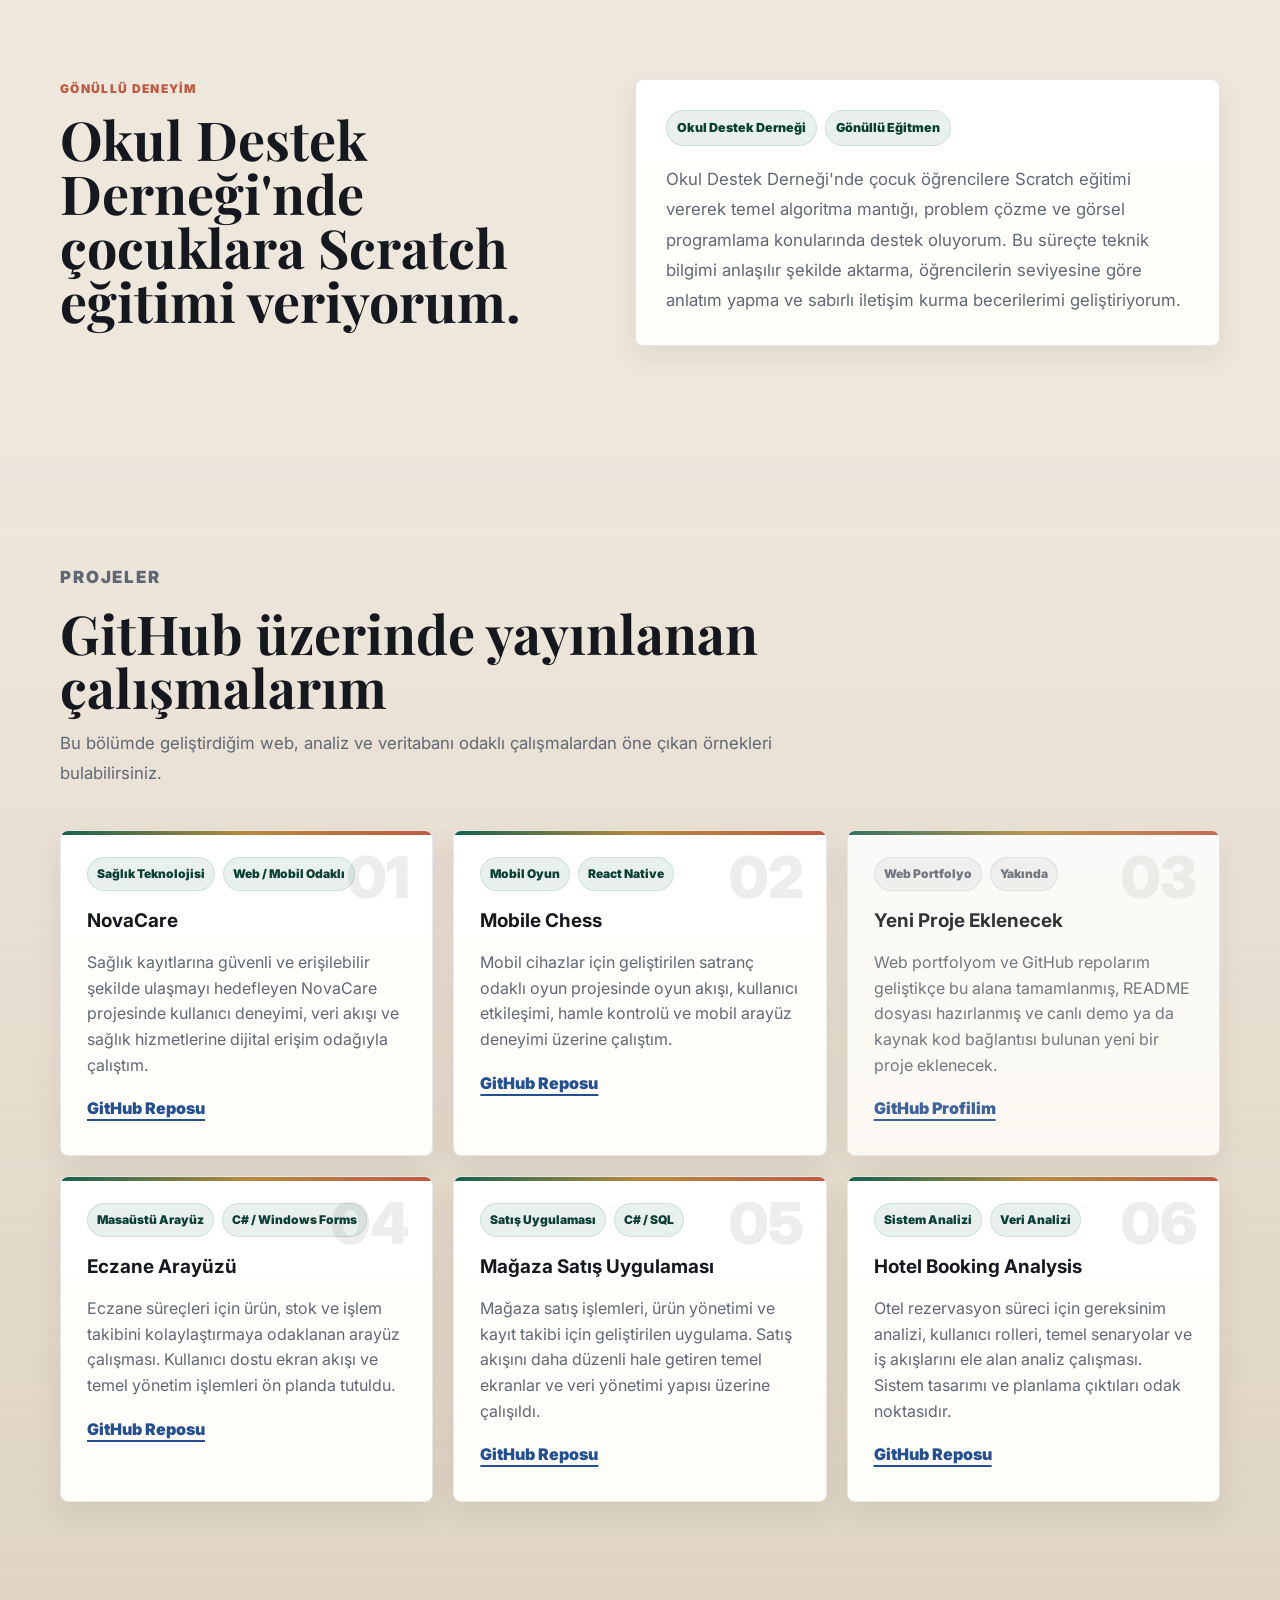
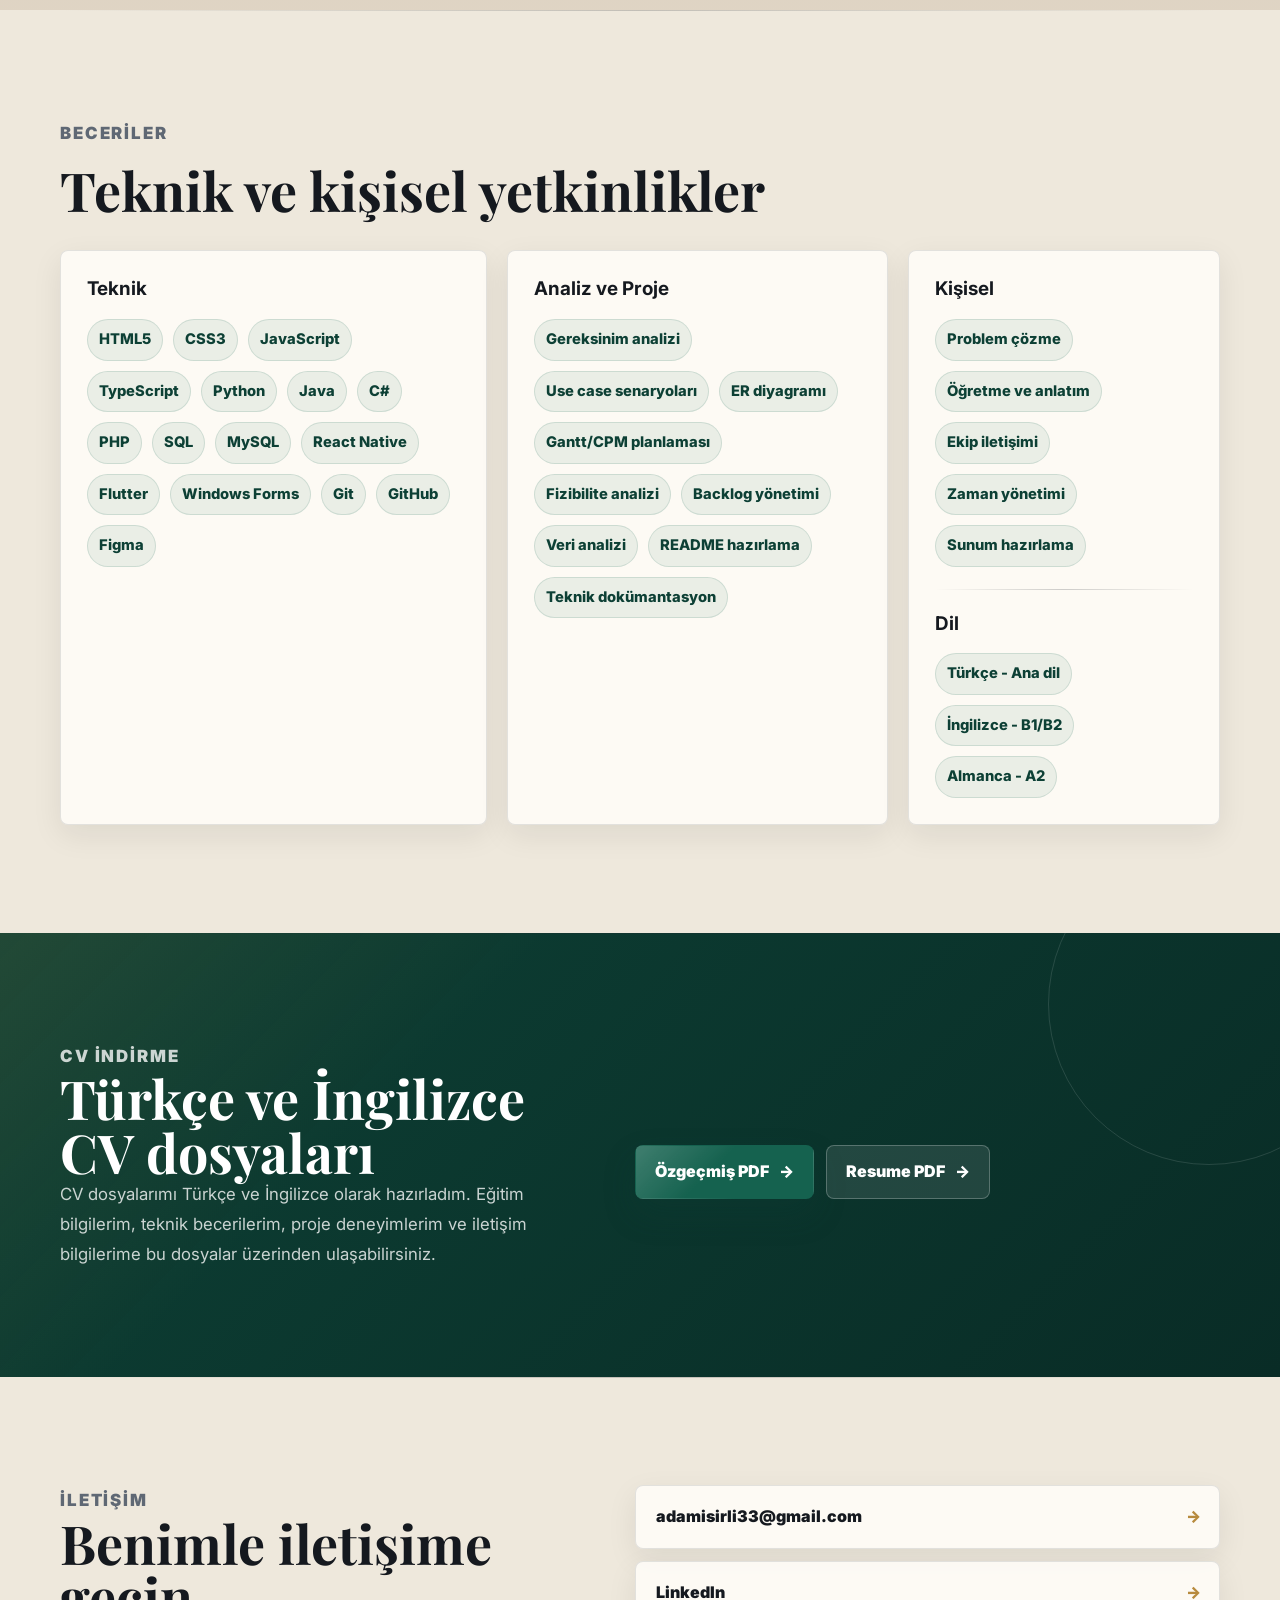
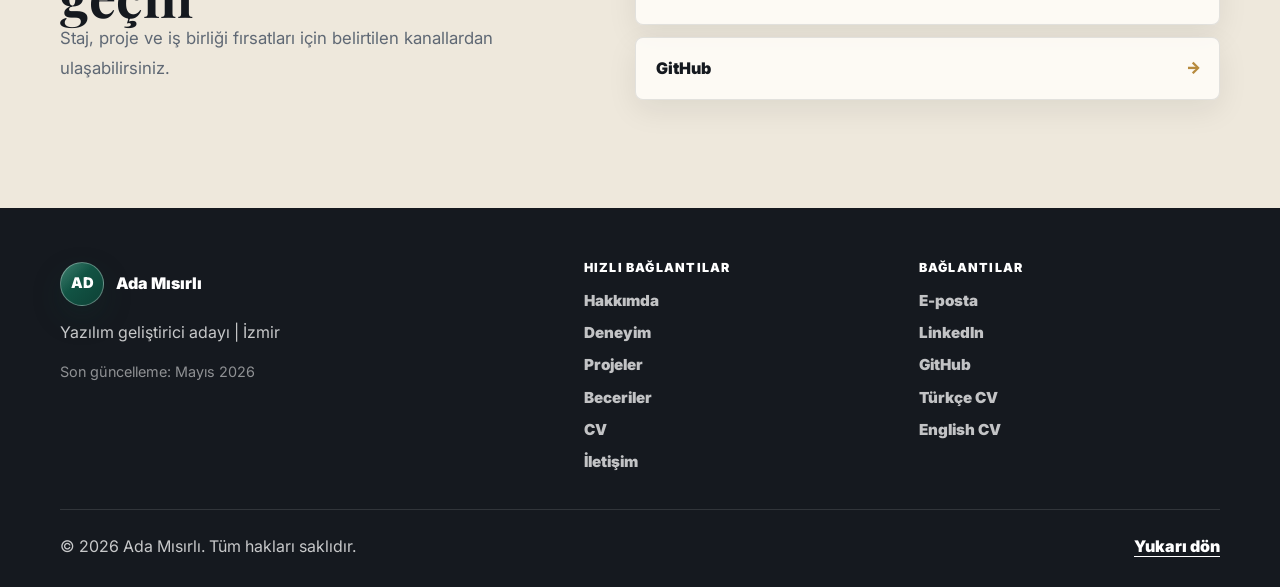
==== commit 9769aa67: "Add files via upload" ====
--- a/index.html
+++ b/index.html
@@ -1,4 +1,4 @@
-<!doctype html>
+﻿<!doctype html>
 <html lang="tr">
 
 <head>
@@ -46,30 +46,36 @@
       <div class="hero-bg" aria-hidden="true"></div>
       <div class="hero-pattern" aria-hidden="true"></div>
       <div class="hero-content shell">
-        <p class="eyebrow">Yazılım geliştirici adayı</p>
-        <h1>Ada Mısırlı</h1>
-        <p class="hero-copy">
-          Yazılım geliştirme, yapay zekâ ve mobil uygulama alanlarında kendini geliştiren bir bilgisayar programcılığı
-          öğrencisiyim.
-        </p>
-        <div class="hero-actions" aria-label="Öne çıkan bağlantılar">
-          <a class="button primary" href="#projects" onclick="return smoothGo(event, 'index.html', '#projects')">Projeleri İncele</a>
-          <a class="button secondary" href="ben-kimim.html" target="_blank" rel="noreferrer">Ben Kimim</a>
-        </div>
-        <dl class="hero-stats" aria-label="Portfolyo özeti">
-          <div>
-            <dt>3+</dt>
-            <dd>GitHub projesi</dd>
-          </div>
-          <div>
-            <dt>2</dt>
-            <dd>CV dili</dd>
-          </div>
-          <div>
-            <dt>10+</dt>
-            <dd>Teknoloji</dd>
-          </div>
-        </dl>
+        <div class="hero-text">
+          <p class="eyebrow">Yazılım geliştirici adayı</p>
+          <h1>Ada Mısırlı</h1>
+          <p class="hero-copy">
+            Yazılım geliştirme, yapay zekâ ve mobil uygulama alanlarında kendini geliştiren bir bilgisayar programcılığı
+            öğrencisiyim.
+          </p>
+          <div class="hero-actions" aria-label="Öne çıkan bağlantılar">
+            <a class="button primary" href="#projects" onclick="return smoothGo(event, 'index.html', '#projects')">Projeleri İncele</a>
+            <a class="button secondary" href="ben-kimim.html" target="_blank" rel="noreferrer">Ben Kimim</a>
+          </div>
+          <dl class="hero-stats" aria-label="Portfolyo özeti">
+            <div>
+              <dt>10+</dt>
+              <dd>GitHub projesi</dd>
+            </div>
+            <div>
+              <dt>2</dt>
+              <dd>CV dili</dd>
+            </div>
+            <div>
+              <dt>10+</dt>
+              <dd>Teknoloji</dd>
+            </div>
+          </dl>
+        </div>
+        <figure class="hero-portrait" aria-label="Ada Mısırlı profil fotoğrafı">
+          <img src="assets/ada-profile.jpeg" alt="Ada Mısırlı" loading="eager" />
+          <figcaption>Gönüllü eğitmenlik ve yazılım geliştirme odaklı portfolyo</figcaption>
+        </figure>
       </div>
     </section>
 
@@ -81,7 +87,7 @@
         </div>
         <div class="content-stack">
           <p>
-            Bilgisayar Programcılığı eğitimim kapsamında Java, C#, JavaScript, Python, SQL, HTML/CSS, PHP, React
+            Bilgisayar Programcılığı eğitimim kapsamında Java, C#, TypeScript, JavaScript, Python, SQL, HTML/CSS, PHP, React
             Native ve Flutter gibi teknolojiler üzerine kendimi geliştiriyorum.
           </p>
           <p>
@@ -130,42 +136,84 @@
           <article class="project-card">
             <span class="project-number" aria-hidden="true">01</span>
             <div class="project-meta">
-              <span>Web Uygulaması</span>
-              <span>HTML / CSS / JS</span>
-            </div>
-            <h3>Kişisel Portfolyo Sitesi</h3>
-            <p>
-              CV, proje vitrini, iletişim bağlantıları ve mobil uyumlu arayüz içeren kişisel portfolyo sitesi.
-            </p>
-            <a href="https://github.com/kullanici-adi/portfolio" target="_blank" rel="noreferrer">GitHub Reposu</a>
+              <span>Sağlık Teknolojisi</span>
+              <span>Web / Mobil Odaklı</span>
+            </div>
+            <h3>NovaCare</h3>
+            <p>
+              Sağlık kayıtlarına güvenli ve erişilebilir şekilde ulaşmayı hedefleyen NovaCare projesinde kullanıcı
+              deneyimi, veri akışı ve sağlık hizmetlerine dijital erişim odağıyla çalıştım.
+            </p>
+            <a href="https://github.com/adamisirli/NovaCare" target="_blank" rel="noreferrer">GitHub Reposu</a>
           </article>
 
           <article class="project-card">
             <span class="project-number" aria-hidden="true">02</span>
             <div class="project-meta">
+              <span>Mobil Oyun</span>
+              <span>React Native</span>
+            </div>
+            <h3>Mobile Chess</h3>
+            <p>
+              Mobil cihazlar için geliştirilen satranç odaklı oyun projesinde oyun akışı, kullanıcı etkileşimi,
+              hamle kontrolü ve mobil arayüz deneyimi üzerine çalıştım.
+            </p>
+            <a href="https://github.com/adamisirli/wall-chess-mobile" target="_blank" rel="noreferrer">GitHub Reposu</a>
+          </article>
+
+          <article class="project-card project-card-muted">
+            <span class="project-number" aria-hidden="true">03</span>
+            <div class="project-meta">
+              <span>Web Portfolyo</span>
+              <span>Yakında</span>
+            </div>
+            <h3>Yeni Proje Eklenecek</h3>
+            <p>
+              Web portfolyom ve GitHub repolarım geliştikçe bu alana tamamlanmış, README dosyası hazırlanmış ve canlı
+              demo ya da kaynak kod bağlantısı bulunan yeni bir proje eklenecek.
+            </p>
+            <a href="https://github.com/adamisirli" target="_blank" rel="noreferrer">GitHub Profilim</a>
+          </article>
+          <article class="project-card">
+            <span class="project-number" aria-hidden="true">04</span>
+            <div class="project-meta">
+              <span>Masaüstü Arayüz</span>
+              <span>C# / Windows Forms</span>
+            </div>
+            <h3>Eczane Arayüzü</h3>
+            <p>
+              Eczane süreçleri için ürün, stok ve işlem takibini kolaylaştırmaya odaklanan arayüz çalışması. Kullanıcı
+              dostu ekran akışı ve temel yönetim işlemleri ön planda tutuldu.
+            </p>
+            <a href="https://github.com/adamisirli/eczane-arayuzu" target="_blank" rel="noreferrer">GitHub Reposu</a>
+          </article>
+
+          <article class="project-card">
+            <span class="project-number" aria-hidden="true">05</span>
+            <div class="project-meta">
+              <span>Satış Uygulaması</span>
+              <span>C# / SQL</span>
+            </div>
+            <h3>Mağaza Satış Uygulaması</h3>
+            <p>
+              Mağaza satış işlemleri, ürün yönetimi ve kayıt takibi için geliştirilen uygulama. Satış akışını daha
+              düzenli hale getiren temel ekranlar ve veri yönetimi yapısı üzerine çalışıldı.
+            </p>
+            <a href="https://github.com/adamisirli/magaza-satis-uygulamasi" target="_blank" rel="noreferrer">GitHub Reposu</a>
+          </article>
+
+          <article class="project-card">
+            <span class="project-number" aria-hidden="true">06</span>
+            <div class="project-meta">
               <span>Sistem Analizi</span>
-              <span>Dokümantasyon</span>
-            </div>
-            <h3>Online Randevu Sistemi Analizi</h3>
-            <p>
-              Kullanıcı rolleri, gereksinimler, kullanım senaryoları ve temel ekran akışları hazırlanan analiz projesi.
-            </p>
-            <a href="https://github.com/kullanici-adi/randevu-sistemi-analizi" target="_blank" rel="noreferrer">GitHub
-              Reposu</a>
-          </article>
-
-          <article class="project-card">
-            <span class="project-number" aria-hidden="true">03</span>
-            <div class="project-meta">
-              <span>Veritabanı</span>
-              <span>SQL</span>
-            </div>
-            <h3>Kütüphane Takip Sistemi</h3>
-            <p>
-              Kitap, üye ve ödünç alma süreçleri için tablo yapısı, örnek sorgular ve temel işlem akışları.
-            </p>
-            <a href="https://github.com/kullanici-adi/kutuphane-takip" target="_blank" rel="noreferrer">GitHub
-              Reposu</a>
+              <span>Veri Analizi</span>
+            </div>
+            <h3>Hotel Booking Analysis</h3>
+            <p>
+              Otel rezervasyon süreci için gereksinim analizi, kullanıcı rolleri, temel senaryolar ve iş akışlarını ele
+              alan analiz çalışması. Sistem tasarımı ve planlama çıktıları odak noktasıdır.
+            </p>
+            <a href="https://github.com/adamisirli/hotel-booking-analysis" target="_blank" rel="noreferrer">GitHub Reposu</a>
           </article>
         </div>
       </div>
@@ -184,47 +232,58 @@
             <ul class="tag-list">
               <li>HTML5</li>
               <li>CSS3</li>
-              <li>Windows Form Application</li>
+              <li>JavaScript</li>
+              <li>TypeScript</li>
+              <li>Python</li>
+              <li>Java</li>
+              <li>C#</li>
+              <li>PHP</li>
+              <li>SQL</li>
               <li>MySQL</li>
-              <li>PHP</li>
-              <li>Java</li>
               <li>React Native</li>
               <li>Flutter</li>
-              <li>C#</li>
-              <li>JavaScript</li>
-              <li>Python</li>
-              <li>Veri Analizi</li>
-              <li>SQL</li>
+              <li>Windows Forms</li>
               <li>Git</li>
               <li>GitHub</li>
               <li>Figma</li>
-
             </ul>
           </div>
           <div class="skill-group">
-            <h3>Kişisel</h3>
+            <h3>Analiz ve Proje</h3>
             <ul class="tag-list">
               <li>Gereksinim analizi</li>
-              <li>Problem çözme</li>
-              <li>Dokümantasyon</li>
-              <li>Ekip iletişimi</li>
-              <li>Zaman yönetimi</li>
-              <li>Sunum hazırlama</li>
-              <li>Proje Yönetimi</li>
-              <li>Fizibilite Analizi</li>
               <li>Use case senaryoları</li>
+              <li>ER diyagramı</li>
               <li>Gantt/CPM planlaması</li>
-
+              <li>Fizibilite analizi</li>
+              <li>Backlog yönetimi</li>
+              <li>Veri analizi</li>
+              <li>README hazırlama</li>
+              <li>Teknik dokümantasyon</li>
             </ul>
           </div>
-          <div class="skill-group">
-            <h3>Dil</h3>
-            <ul class="tag-list">
-              <li>Türkçe - Ana dil</li>
-              <li>İngilizce - B1/B2</li>
-                 <li>Almanca - A2</li>
-            </ul>
-          </div>
+          <div class="skill-group split-skill-group">
+            <div>
+              <h3>Kişisel</h3>
+              <ul class="tag-list">
+                <li>Problem çözme</li>
+                <li>Öğretme ve anlatım</li>
+                <li>Ekip iletişimi</li>
+                <li>Zaman yönetimi</li>
+                <li>Sunum hazırlama</li>
+              </ul>
+            </div>
+            <div class="skill-divider" aria-hidden="true"></div>
+            <div>
+              <h3>Dil</h3>
+              <ul class="tag-list">
+                <li>Türkçe - Ana dil</li>
+                <li>İngilizce - B1/B2</li>
+                <li>Almanca - A2</li>
+              </ul>
+            </div>
+          </div>
+        </div>
         </div>
       </div>
     </section>
@@ -254,9 +313,9 @@
           <p>Staj, proje ve iş birliği fırsatları için belirtilen kanallardan ulaşabilirsiniz.</p>
         </div>
         <address class="contact-links">
-          <a href="mailto:adamisirli@hotmail.com">adamisirli@hotmail.com</a>
-          <a href="https://www.linkedin.com/in/kullanici-adi" target="_blank" rel="noreferrer">LinkedIn</a>
-          <a href="https://github.com/kullanici-adi" target="_blank" rel="noreferrer">GitHub</a>
+          <a href="https://mail.google.com/mail/?view=cm&fs=1&to=adamisirli33%40gmail.com&su=Portfolyo%20%C4%B0leti%C5%9Fim&body=Merhaba%20Ada%2C%0A%0APortfolyonu%20inceledim%20ve%20seninle%20ileti%C5%9Fime%20ge%C3%A7mek%20istiyorum." target="_blank" rel="noreferrer">adamisirli33@gmail.com</a>
+          <a href="https://www.linkedin.com/in/ada-m%C4%B1s%C4%B1rl%C4%B1-170723374" target="_blank" rel="noreferrer">LinkedIn</a>
+          <a href="https://github.com/adamisirli" target="_blank" rel="noreferrer">GitHub</a>
         </address>
       </div>
     </section>
@@ -288,9 +347,9 @@
       <div class="footer-group">
         <h2>Bağlantılar</h2>
         <div class="footer-links">
-          <a href="mailto:adamisirli@hotmail.com">E-posta</a>
-          <a href="https://www.linkedin.com/in/kullanici-adi" target="_blank" rel="noreferrer">LinkedIn</a>
-          <a href="https://github.com/kullanici-adi" target="_blank" rel="noreferrer">GitHub</a>
+          <a href="https://mail.google.com/mail/?view=cm&fs=1&to=adamisirli33%40gmail.com&su=Portfolyo%20%C4%B0leti%C5%9Fim&body=Merhaba%20Ada%2C%0A%0APortfolyonu%20inceledim%20ve%20seninle%20ileti%C5%9Fime%20ge%C3%A7mek%20istiyorum." target="_blank" rel="noreferrer">E-posta</a>
+          <a href="https://www.linkedin.com/in/ada-m%C4%B1s%C4%B1rl%C4%B1-170723374" target="_blank" rel="noreferrer">LinkedIn</a>
+          <a href="https://github.com/adamisirli" target="_blank" rel="noreferrer">GitHub</a>
           <a href="cv/ozgecmis.pdf" download>Türkçe CV</a>
           <a href="cv/resume.pdf" download>English CV</a>
         </div>
@@ -307,3 +366,11 @@
 </body>
 
 </html>
+
+
+
+
+
+
+
+
--- a/styles.css
+++ b/styles.css
@@ -1,6 +1,6 @@
-:root {
-  --bg: #f4f1eb;
-  --bg-soft: #ebe4d8;
+﻿:root {
+  --bg: #eee8dc;
+  --bg-soft: #dfd4c4;
   --surface: #fffdf8;
   --surface-strong: #ffffff;
   --ink: #15191f;
@@ -263,6 +263,10 @@
 .hero-content {
   position: relative;
   z-index: 3;
+  display: grid;
+  grid-template-columns: minmax(0, 1fr) minmax(260px, 380px);
+  gap: clamp(34px, 7vw, 86px);
+  align-items: end;
   padding: 154px 0 120px;
   color: #fff;
 }
@@ -332,7 +336,43 @@
   font-size: clamp(1.04rem, 1.6vw, 1.24rem);
   line-height: 1.75;
 }
-
+.hero-portrait {
+  position: relative;
+  width: min(100%, 360px);
+  margin: 0 0 10px auto;
+  padding: 12px;
+  background: rgba(255, 255, 255, 0.11);
+  border: 1px solid rgba(255, 255, 255, 0.22);
+  border-radius: 10px;
+  box-shadow: 0 28px 80px rgba(0, 0, 0, 0.34);
+  backdrop-filter: blur(14px);
+}
+
+.hero-portrait::before {
+  position: absolute;
+  inset: -1px;
+  z-index: -1;
+  background: linear-gradient(135deg, rgba(255, 255, 255, 0.24), rgba(183, 138, 61, 0.22), rgba(21, 98, 79, 0.18));
+  border-radius: 10px;
+  content: "";
+}
+
+.hero-portrait img {
+  display: block;
+  width: 100%;
+  aspect-ratio: 4 / 5;
+  object-fit: cover;
+  object-position: center 24%;
+  border-radius: 8px;
+}
+
+.hero-portrait figcaption {
+  margin: 12px 4px 2px;
+  color: rgba(255, 255, 255, 0.74);
+  font-size: 0.86rem;
+  font-weight: 700;
+  line-height: 1.45;
+}
 .hero-actions,
 .cv-actions {
   display: flex;
@@ -514,7 +554,7 @@
 
 .projects {
   background:
-    linear-gradient(180deg, rgba(255, 253, 248, 0.62), rgba(235, 228, 216, 0.82)),
+    linear-gradient(180deg, rgba(244, 239, 230, 0.7), rgba(223, 212, 196, 0.9)),
     var(--bg-soft);
 }
 
@@ -628,6 +668,16 @@
   color: var(--muted);
 }
 
+
+.project-card-muted {
+  opacity: 0.86;
+}
+
+.project-card-muted .project-meta span {
+  color: var(--muted);
+  background: rgba(37, 42, 50, 0.06);
+  border-color: rgba(37, 42, 50, 0.1);
+}
 .project-card a {
   position: relative;
   align-self: end;
@@ -678,6 +728,15 @@
   transform: translateY(-5px);
 }
 
+.split-skill-group {
+  display: grid;
+  gap: 22px;
+}
+
+.skill-divider {
+  height: 1px;
+  background: linear-gradient(90deg, transparent, var(--line-strong), transparent);
+}
 .tag-list {
   display: flex;
   flex-wrap: wrap;
@@ -816,7 +875,7 @@
 
 .profile-details {
   background:
-    linear-gradient(180deg, rgba(255, 253, 248, 0.62), rgba(235, 228, 216, 0.82)),
+    linear-gradient(180deg, rgba(244, 239, 230, 0.7), rgba(223, 212, 196, 0.9)),
     var(--bg-soft);
 }
 
@@ -860,6 +919,97 @@
   transform: translateY(-8px);
 }
 
+
+.about-hero-content {
+  grid-template-columns: minmax(0, 1fr) minmax(280px, 420px);
+  align-items: center;
+}
+
+.profile-summary {
+  display: grid;
+  gap: 12px;
+  margin: 0;
+  padding: 18px;
+  background: rgba(255, 255, 255, 0.11);
+  border: 1px solid rgba(255, 255, 255, 0.2);
+  border-radius: 10px;
+  box-shadow: 0 28px 80px rgba(0, 0, 0, 0.28);
+  backdrop-filter: blur(14px);
+}
+
+.profile-summary div {
+  display: grid;
+  gap: 6px;
+  padding: 16px;
+  background: rgba(255, 255, 255, 0.08);
+  border: 1px solid rgba(255, 255, 255, 0.12);
+  border-radius: var(--radius);
+}
+
+.profile-summary span {
+  color: #ffc0a9;
+  font-size: 0.74rem;
+  font-weight: 900;
+  letter-spacing: 0.1em;
+  text-transform: uppercase;
+}
+
+.profile-summary strong {
+  color: #fff;
+  font-size: 0.98rem;
+  line-height: 1.45;
+}
+
+.timeline-section {
+  background:
+    linear-gradient(180deg, rgba(244, 239, 230, 0.7), rgba(223, 212, 196, 0.9)),
+    var(--bg-soft);
+}
+
+.timeline-layout {
+  display: grid;
+  grid-template-columns: minmax(0, 0.9fr) minmax(0, 1.1fr);
+  gap: clamp(34px, 6vw, 78px);
+  align-items: start;
+}
+
+.timeline-list {
+  display: grid;
+  gap: 14px;
+}
+
+.timeline-list article {
+  display: grid;
+  grid-template-columns: 54px minmax(0, 1fr);
+  gap: 18px;
+  padding: 22px;
+  background: rgba(255, 253, 248, 0.86);
+  border: 1px solid var(--line);
+  border-radius: var(--radius);
+  box-shadow: var(--shadow-sm);
+}
+
+.timeline-list span {
+  display: inline-grid;
+  width: 42px;
+  height: 42px;
+  place-items: center;
+  color: #fff;
+  background: var(--emerald);
+  border-radius: 50%;
+  font-size: 0.88rem;
+  font-weight: 900;
+}
+
+.timeline-list h3 {
+  margin-bottom: 8px;
+}
+
+.timeline-list p {
+  margin: 0;
+  color: var(--muted);
+  line-height: 1.75;
+}
 .footer {
   padding: 54px 0 28px;
   color: rgba(255, 255, 255, 0.76);
@@ -1029,11 +1179,23 @@
   }
 
   .hero-content {
+    grid-template-columns: 1fr;
+    align-items: start;
     padding: 128px 0 58px;
+  }
+
+  .hero-portrait {
+    width: min(100%, 320px);
+    margin: 4px 0 0;
   }
 
   .profile-hero-content {
     padding: 126px 0 78px;
+  }
+
+  .about-hero-content,
+  .timeline-layout {
+    grid-template-columns: 1fr;
   }
 
   .section {
@@ -1060,6 +1222,10 @@
   .detail-card {
     min-height: 0;
   }
+
+  .profile-summary {
+    max-width: 560px;
+  }
 }
 
 @media (max-width: 580px) {
@@ -1118,6 +1284,10 @@
     margin-top: 34px;
   }
 
+  .hero-portrait {
+    width: 100%;
+  }
+
   .project-card,
   .skill-group,
   .identity-card,
@@ -1129,3 +1299,10 @@
     grid-template-columns: 1fr;
   }
 }
+
+
+
+
+
+
+
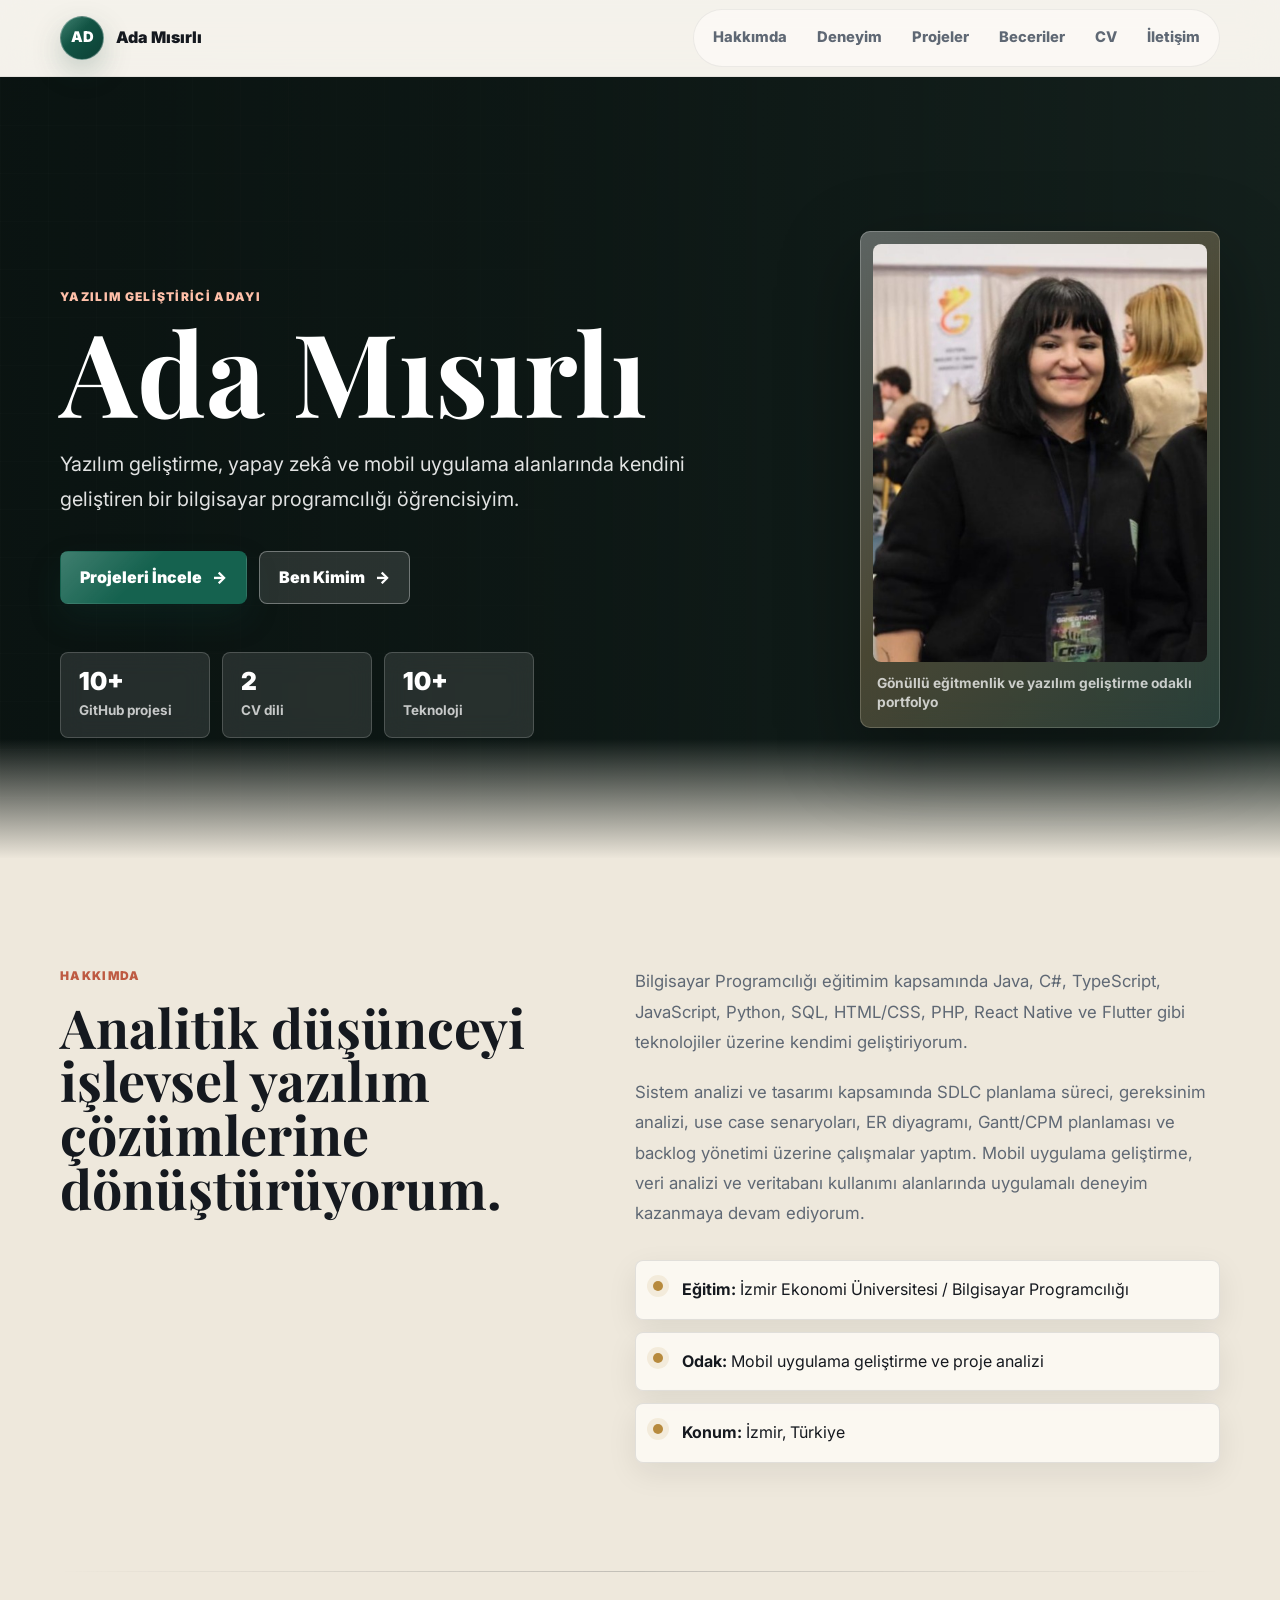
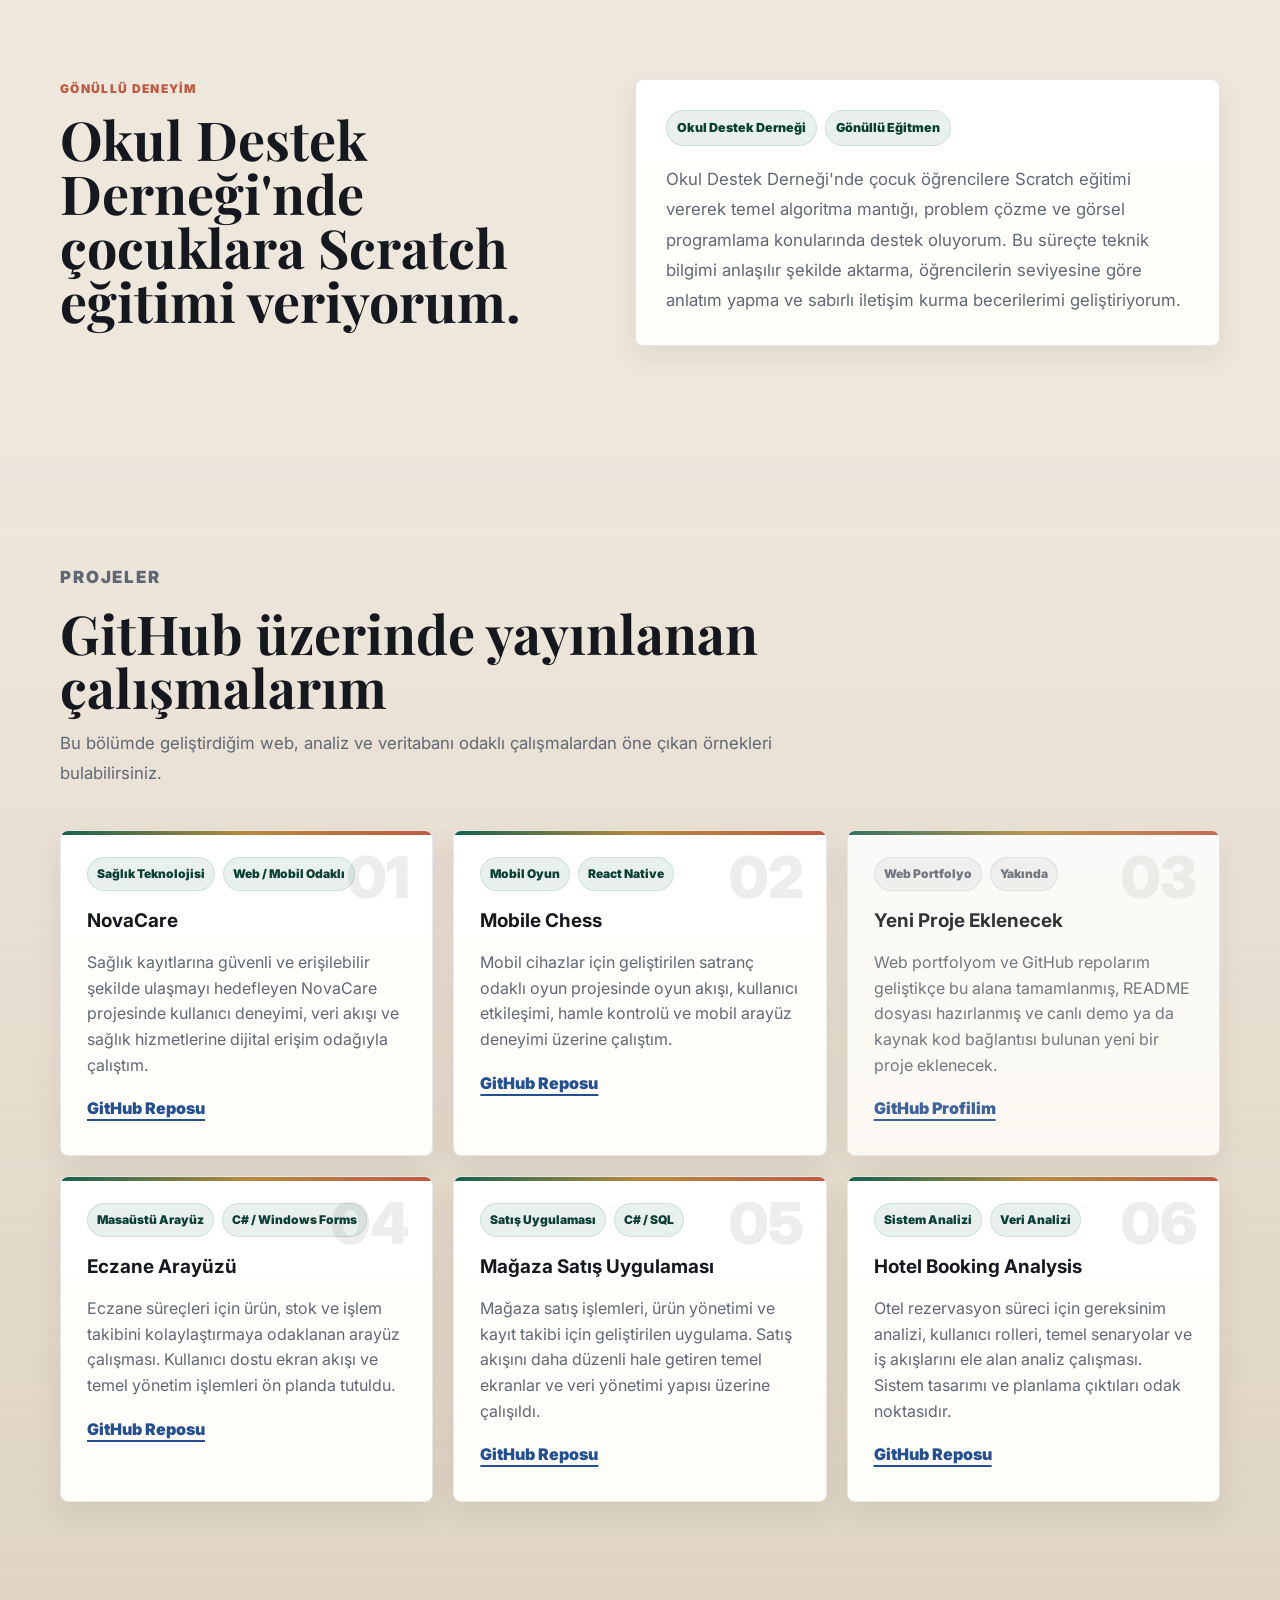
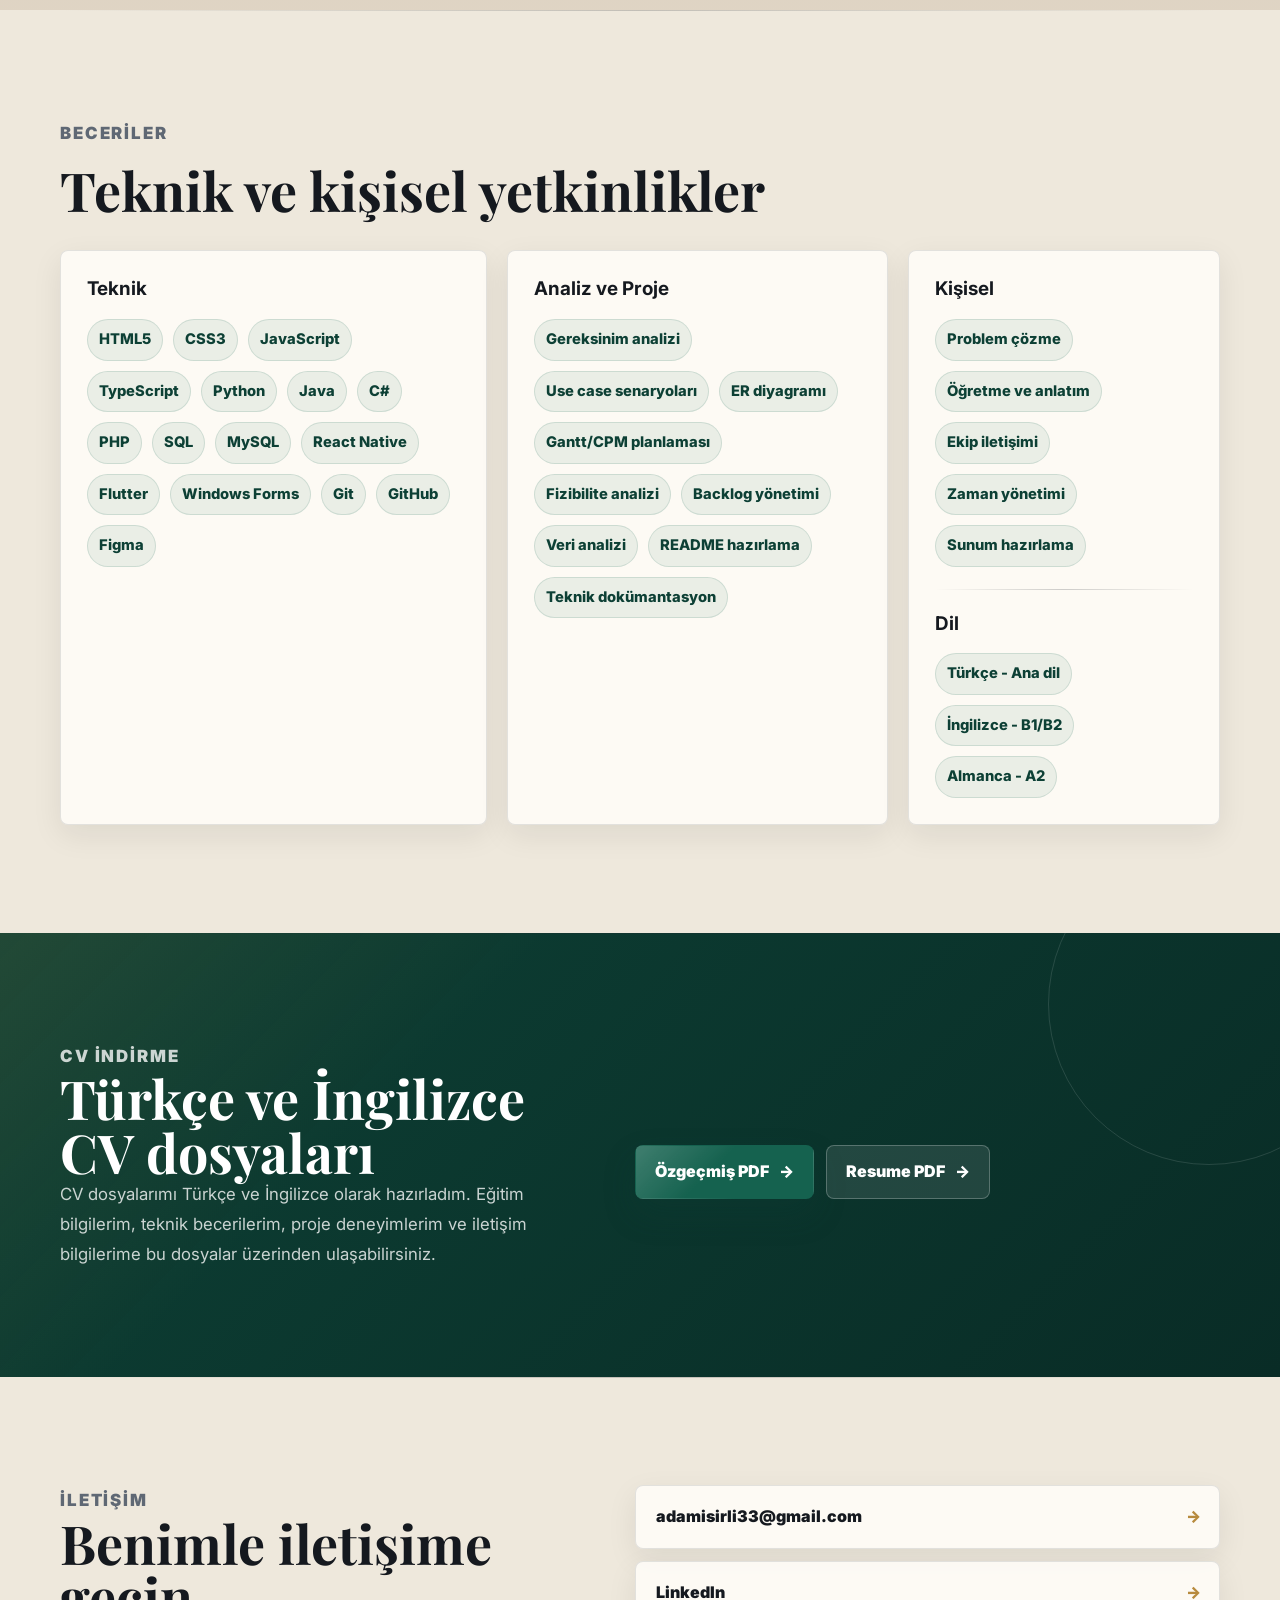
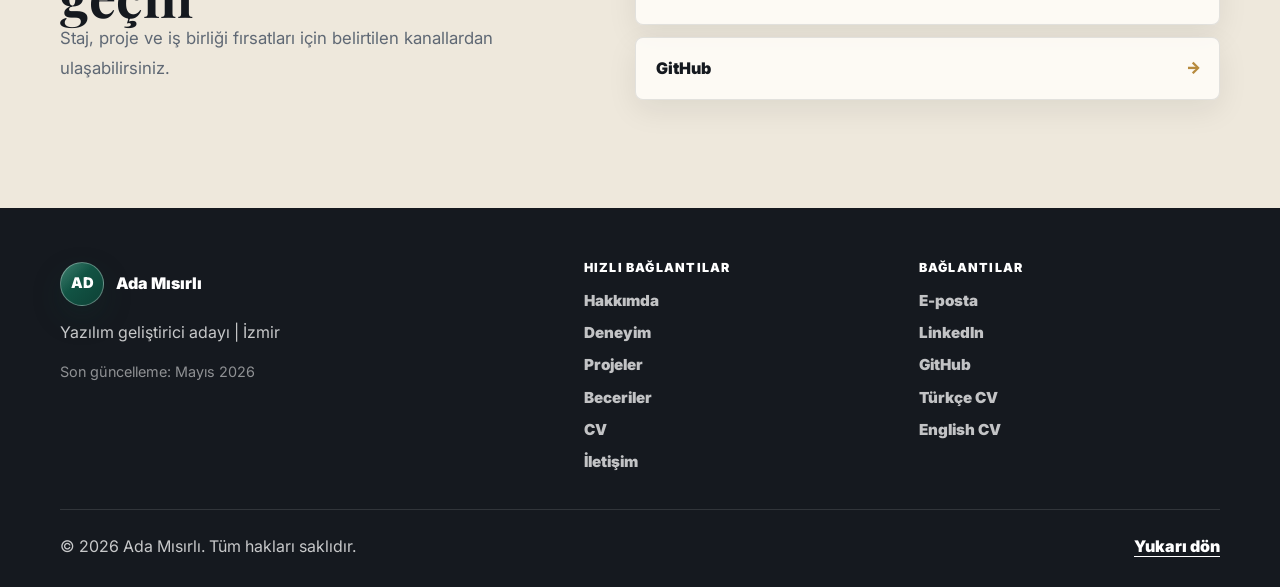
==== commit 95f6eb33: "Update CV download links" ====
--- a/index.html
+++ b/index.html
@@ -299,8 +299,8 @@
           </p>
         </div>
         <div class="cv-actions">
-          <a class="button primary" href="cv/ozgecmis.pdf" download>Özgeçmiş PDF</a>
-          <a class="button secondary" href="cv/resume.pdf" download>Resume PDF</a>
+          <a class="button primary" href="cv/ozgecmis.pdf?v=20260515" download>Özgeçmiş PDF</a>
+          <a class="button secondary" href="cv/resume.pdf?v=20260515" download>Resume PDF</a>
         </div>
       </div>
     </section>
@@ -350,8 +350,8 @@
           <a href="https://mail.google.com/mail/?view=cm&fs=1&to=adamisirli33%40gmail.com&su=Portfolyo%20%C4%B0leti%C5%9Fim&body=Merhaba%20Ada%2C%0A%0APortfolyonu%20inceledim%20ve%20seninle%20ileti%C5%9Fime%20ge%C3%A7mek%20istiyorum." target="_blank" rel="noreferrer">E-posta</a>
           <a href="https://www.linkedin.com/in/ada-m%C4%B1s%C4%B1rl%C4%B1-170723374" target="_blank" rel="noreferrer">LinkedIn</a>
           <a href="https://github.com/adamisirli" target="_blank" rel="noreferrer">GitHub</a>
-          <a href="cv/ozgecmis.pdf" download>Türkçe CV</a>
-          <a href="cv/resume.pdf" download>English CV</a>
+          <a href="cv/ozgecmis.pdf?v=20260515" download>Türkçe CV</a>
+          <a href="cv/resume.pdf?v=20260515" download>English CV</a>
         </div>
       </div>
 
@@ -374,3 +374,4 @@
 
 
 
+
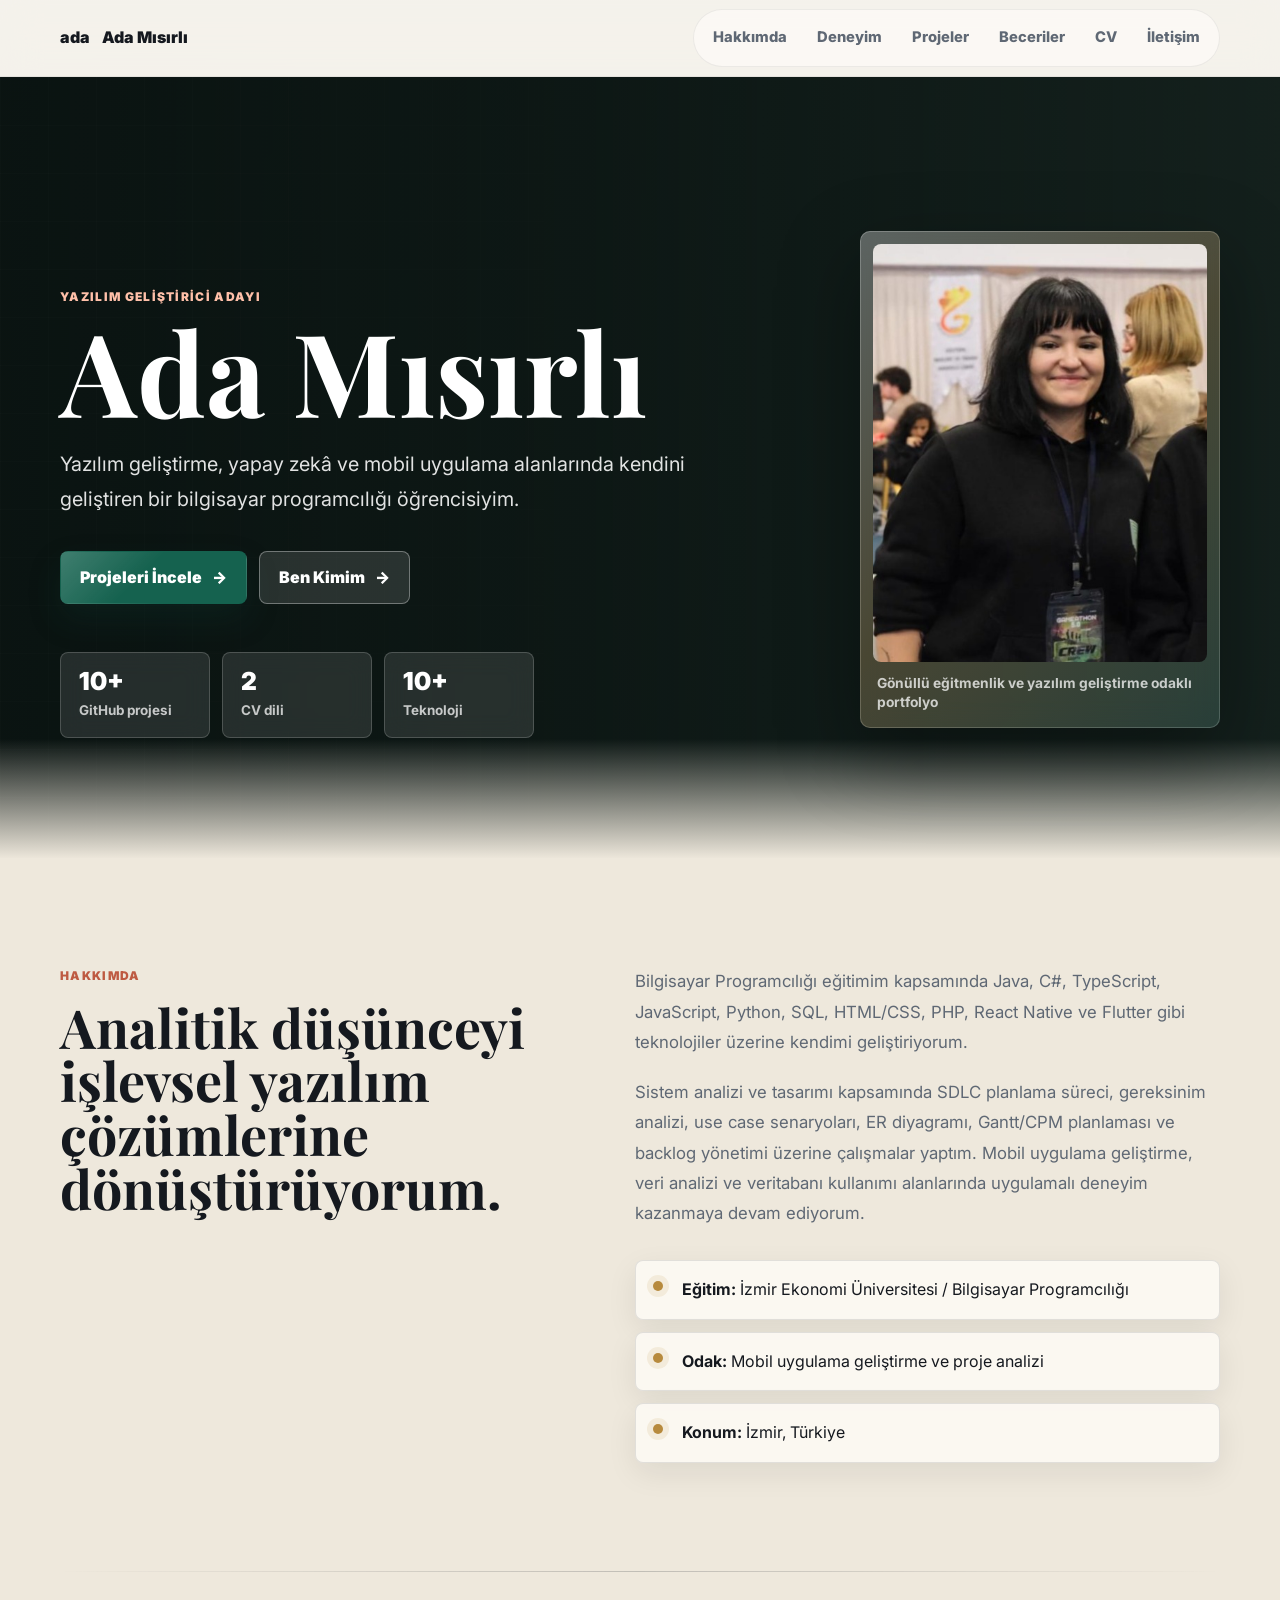
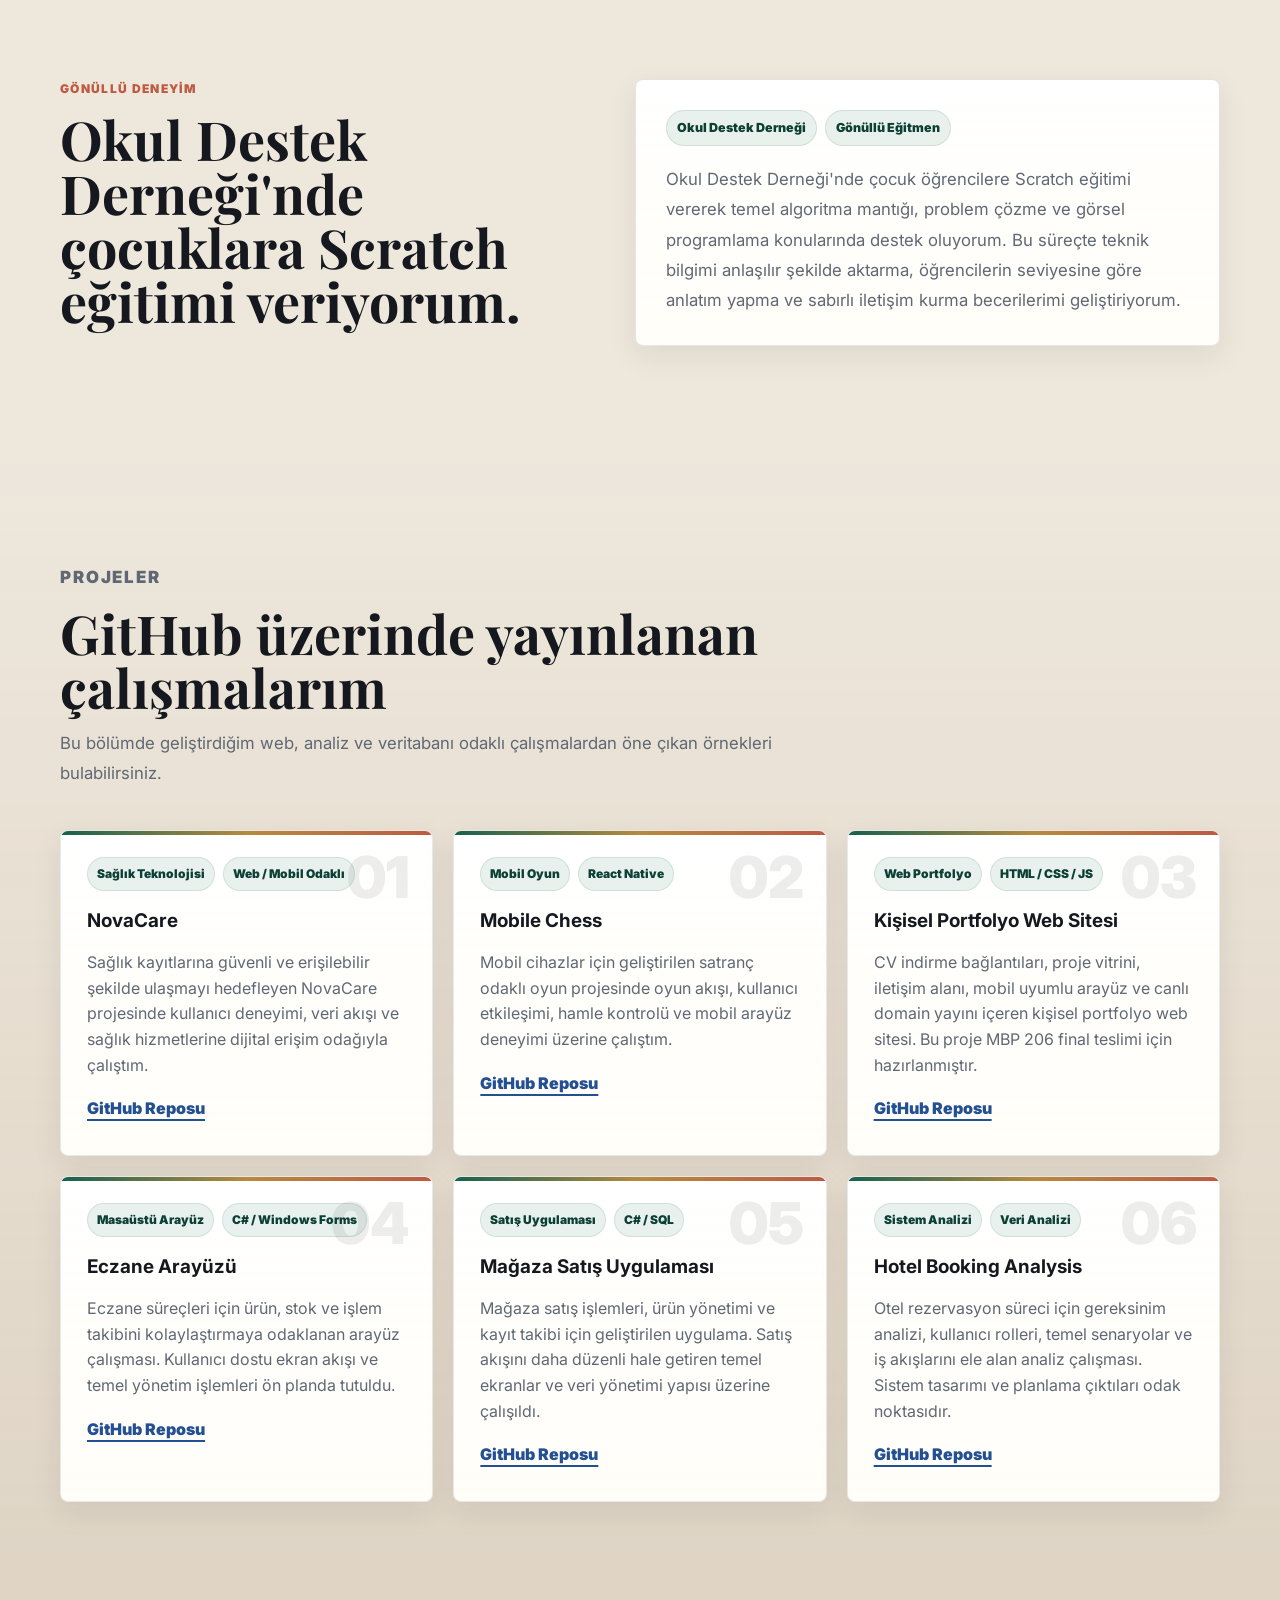
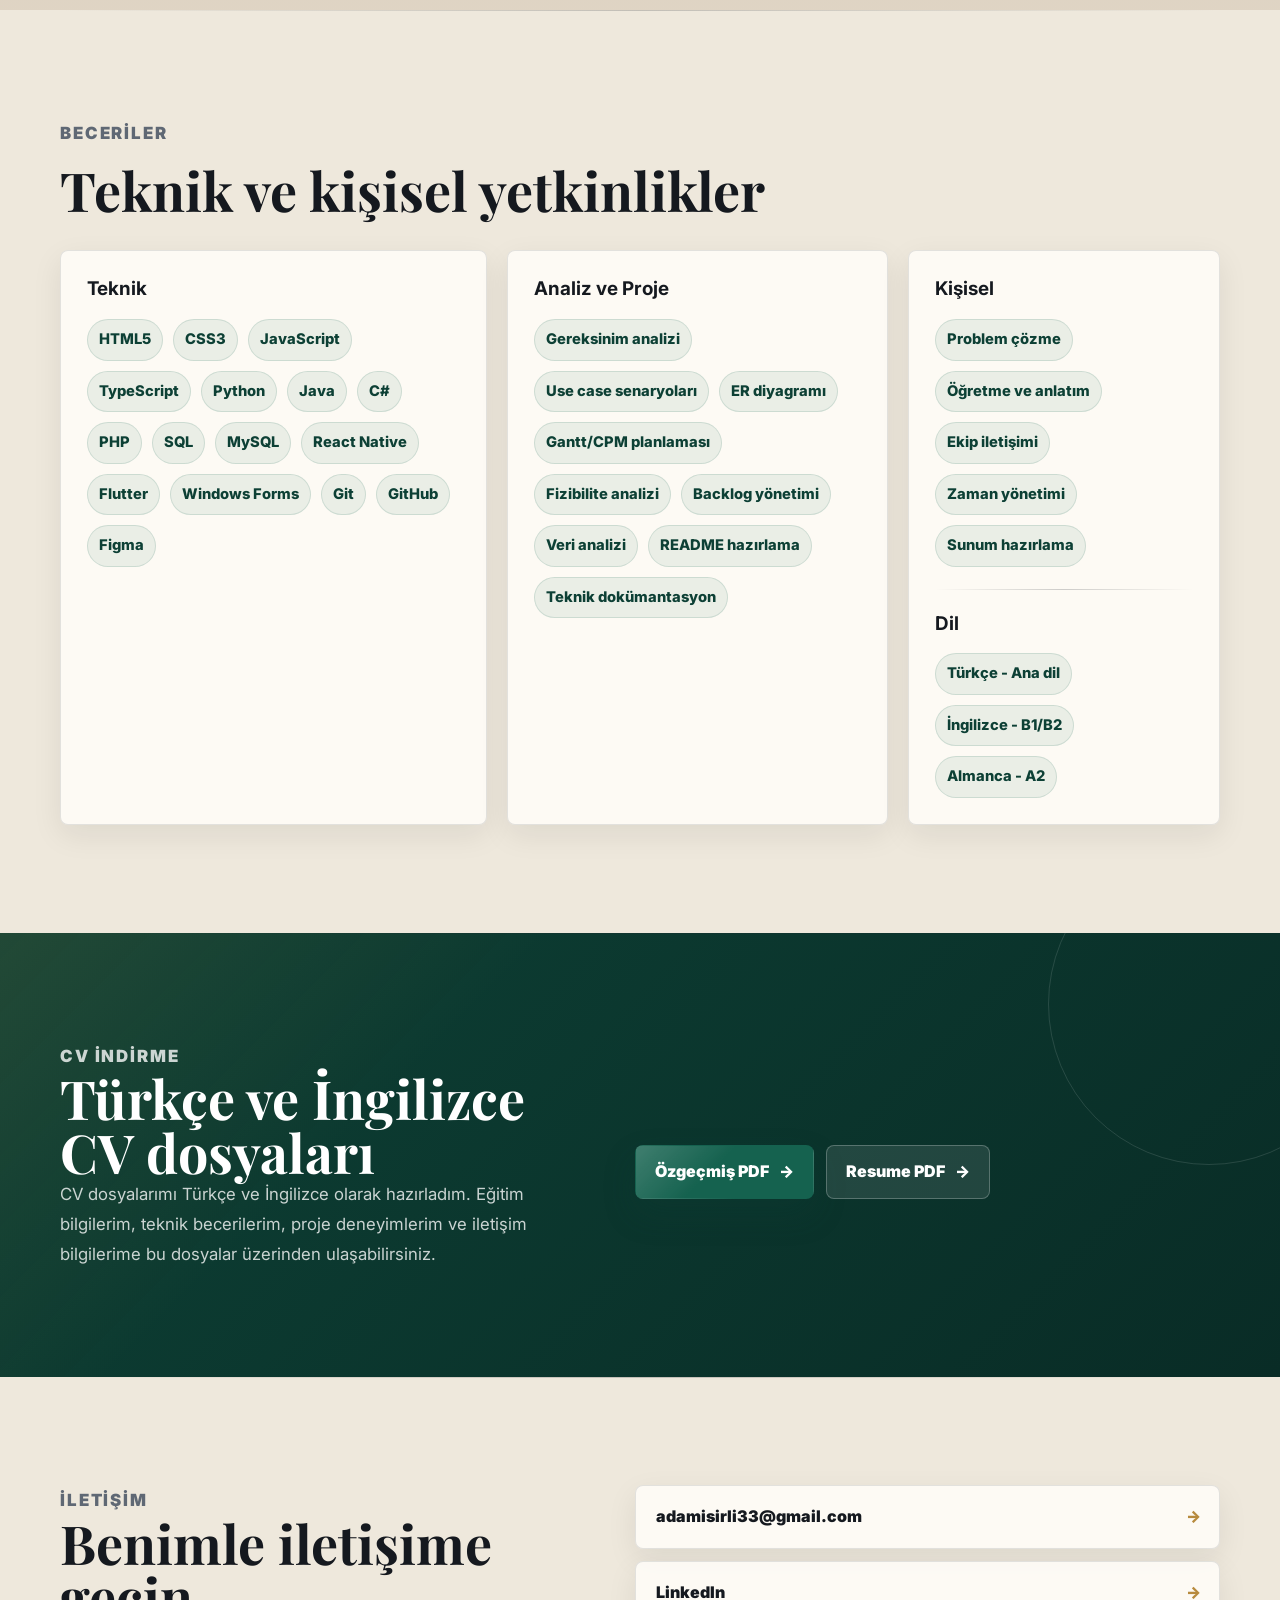
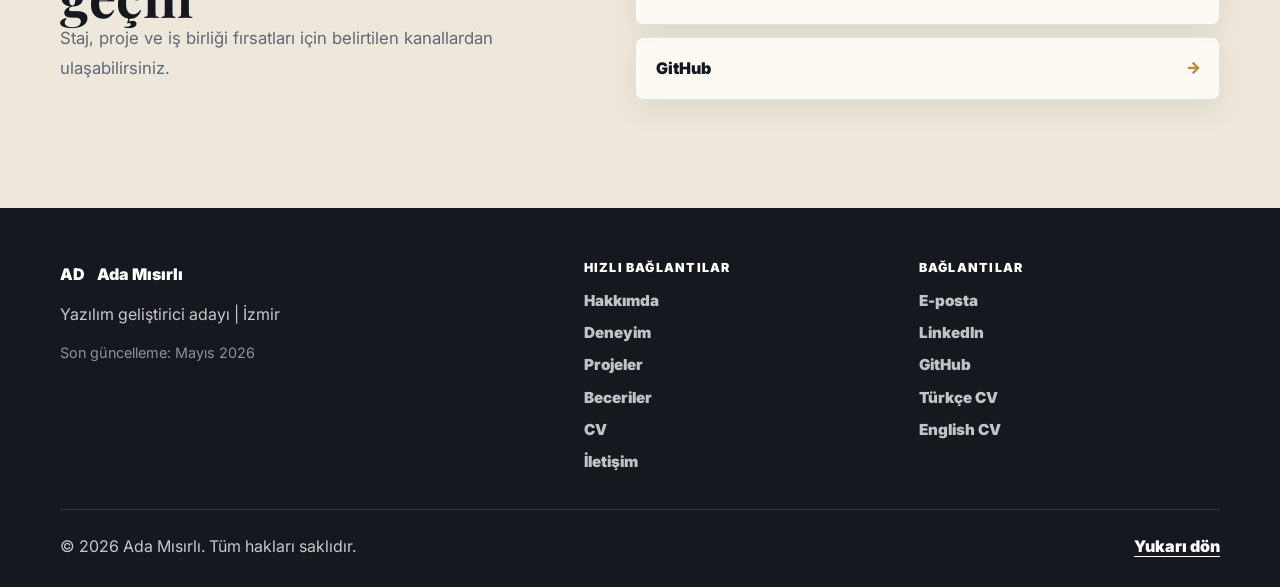
==== commit 0d078e1d: "Update portfolio project card and spacing" ====
--- a/index.html
+++ b/index.html
@@ -21,7 +21,7 @@
   <header class="site-header" data-header>
     <nav class="nav shell" aria-label="Ana navigasyon">
       <a class="brand" href="#home" onclick="return smoothGo(event, 'index.html', '#home')" aria-label="Ana sayfaya git">
-        <span class="brand-mark" aria-hidden="true">AD</span>
+        <span class="brand-mark" aria-hidden="true">ada</span>
         <span>Ada Mısırlı</span>
       </a>
 
@@ -161,18 +161,18 @@
             <a href="https://github.com/adamisirli/wall-chess-mobile" target="_blank" rel="noreferrer">GitHub Reposu</a>
           </article>
 
-          <article class="project-card project-card-muted">
+          <article class="project-card">
             <span class="project-number" aria-hidden="true">03</span>
             <div class="project-meta">
               <span>Web Portfolyo</span>
-              <span>Yakında</span>
-            </div>
-            <h3>Yeni Proje Eklenecek</h3>
-            <p>
-              Web portfolyom ve GitHub repolarım geliştikçe bu alana tamamlanmış, README dosyası hazırlanmış ve canlı
-              demo ya da kaynak kod bağlantısı bulunan yeni bir proje eklenecek.
-            </p>
-            <a href="https://github.com/adamisirli" target="_blank" rel="noreferrer">GitHub Profilim</a>
+              <span>HTML / CSS / JS</span>
+            </div>
+            <h3>Kişisel Portfolyo Web Sitesi</h3>
+            <p>
+              CV indirme bağlantıları, proje vitrini, iletişim alanı, mobil uyumlu arayüz ve canlı domain yayını
+              içeren kişisel portfolyo web sitesi. Bu proje MBP 206 final teslimi için hazırlanmıştır.
+            </p>
+            <a href="https://github.com/adamisirli/portfolio" target="_blank" rel="noreferrer">GitHub Reposu</a>
           </article>
           <article class="project-card">
             <span class="project-number" aria-hidden="true">04</span>
@@ -370,8 +370,9 @@
 
 
 
+
+
+
+
+
 
-
-
-
-
--- a/styles.css
+++ b/styles.css
@@ -118,20 +118,36 @@
   text-decoration: none;
 }
 
-.brand-mark {
-  display: inline-grid;
-  width: 44px;
-  height: 44px;
-  place-items: center;
-  color: #fff;
-  background:
-    linear-gradient(135deg, rgba(255, 255, 255, 0.18), transparent 42%),
-    linear-gradient(135deg, var(--emerald), var(--emerald-dark));
-  border: 1px solid rgba(255, 255, 255, 0.32);
-  border-radius: 50%;
-  box-shadow: 0 12px 30px rgba(13, 64, 53, 0.22);
-  font-size: 0.92rem;
-  letter-spacing: 0;
+.logo {
+  display: flex;
+  flex-direction: column;
+  justify-content: center;
+  text-decoration: none;
+  line-height: 1;
+  gap: 4px;
+  transition: transform 0.25s ease, opacity 0.25s ease;
+}
+
+.logo:hover {
+  transform: translateY(-2px);
+  opacity: 0.9;
+}
+
+.logo-main {
+  font-family: "Playfair Display", serif;
+  font-size: 28px;
+  font-weight: 800;
+  letter-spacing: -0.8px;
+  color: #1f6f5b;
+}
+
+.logo-sub {
+  font-family: "Inter", sans-serif;
+  font-size: 10px;
+  font-weight: 700;
+  letter-spacing: 1.8px;
+  text-transform: uppercase;
+  color: #6b7280;
 }
 
 .nav-links {
@@ -922,14 +938,15 @@
 
 .about-hero-content {
   grid-template-columns: minmax(0, 1fr) minmax(280px, 420px);
-  align-items: center;
+  gap: clamp(44px, 8vw, 104px);
+  align-items: end;
 }
 
 .profile-summary {
   display: grid;
-  gap: 12px;
-  margin: 0;
-  padding: 18px;
+  gap: 16px;
+  margin: 34px 0 0;
+  padding: 24px;
   background: rgba(255, 255, 255, 0.11);
   border: 1px solid rgba(255, 255, 255, 0.2);
   border-radius: 10px;
@@ -939,13 +956,12 @@
 
 .profile-summary div {
   display: grid;
-  gap: 6px;
-  padding: 16px;
+  gap: 8px;
+  padding: 20px;
   background: rgba(255, 255, 255, 0.08);
   border: 1px solid rgba(255, 255, 255, 0.12);
   border-radius: var(--radius);
 }
-
 .profile-summary span {
   color: #ffc0a9;
   font-size: 0.74rem;
@@ -1299,10 +1315,12 @@
     grid-template-columns: 1fr;
   }
 }
+
+
+
+
+
+
+
 
 
-
-
-
-
-
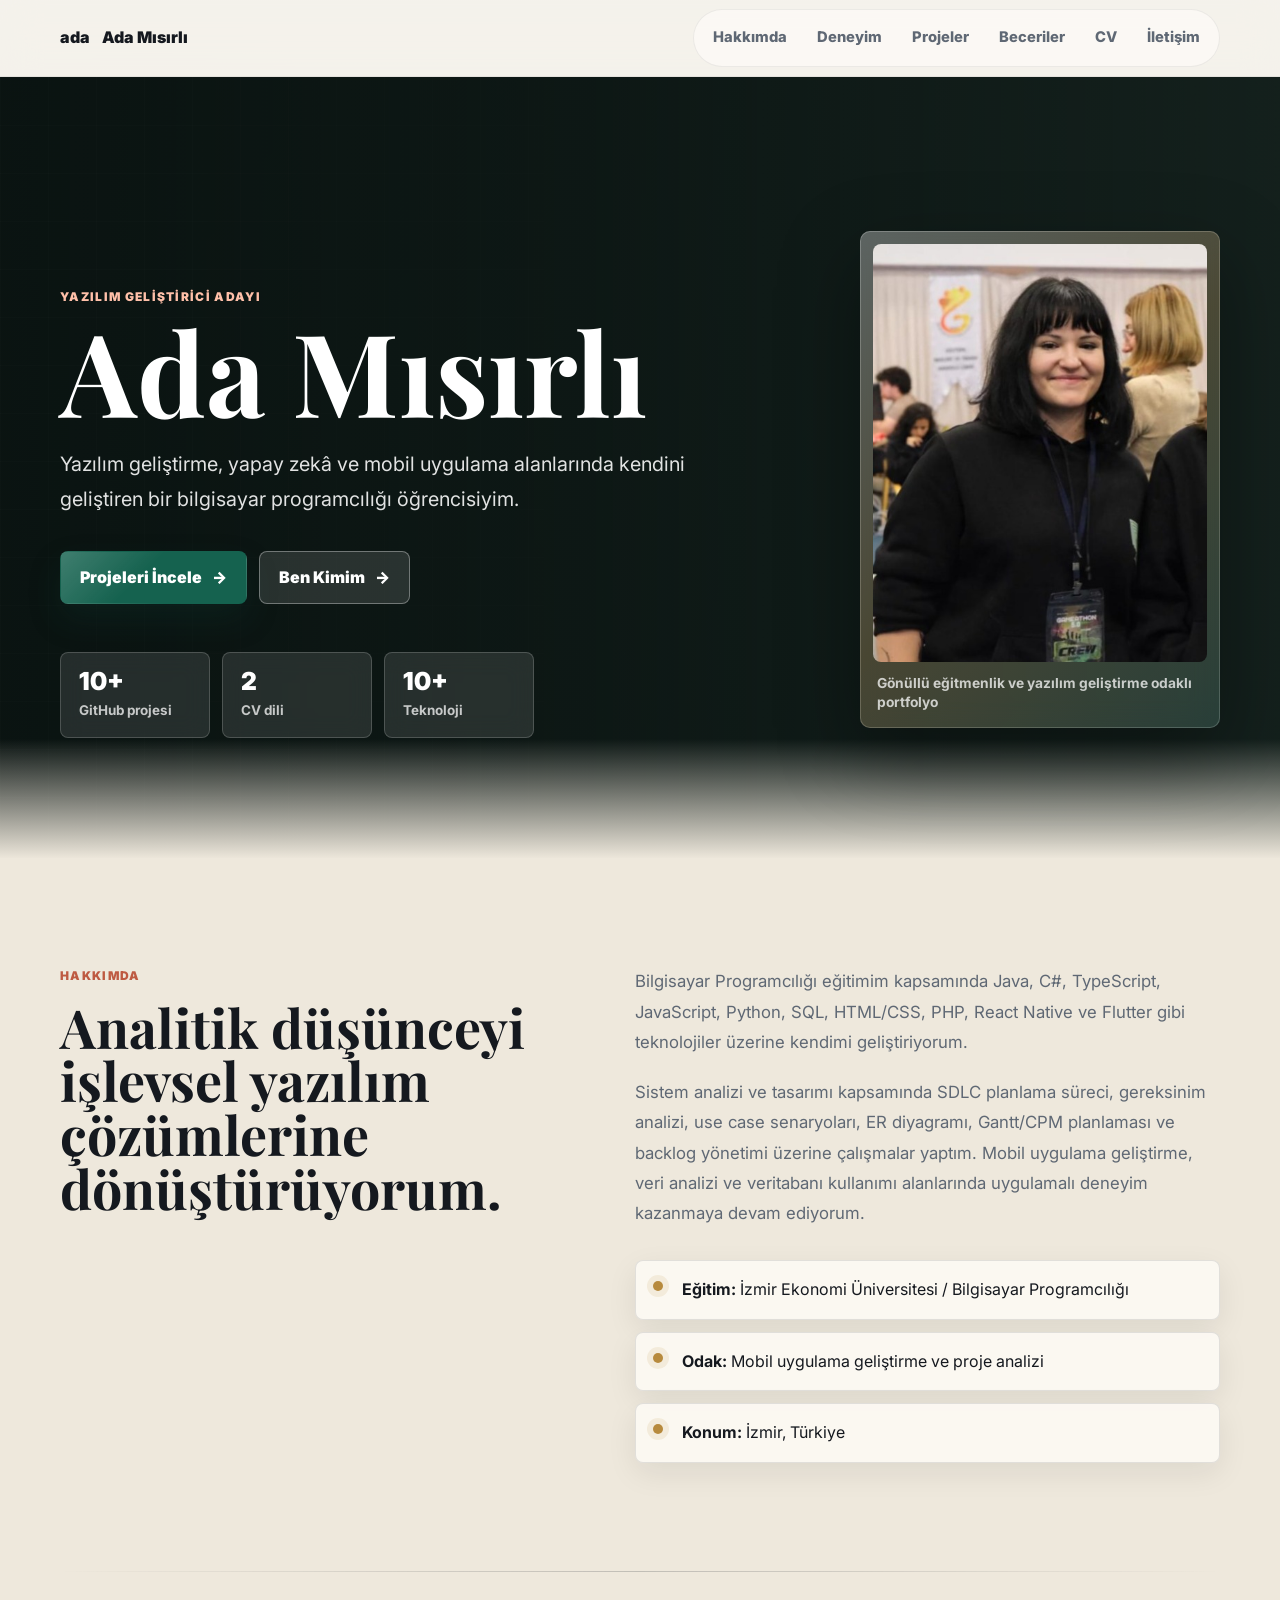
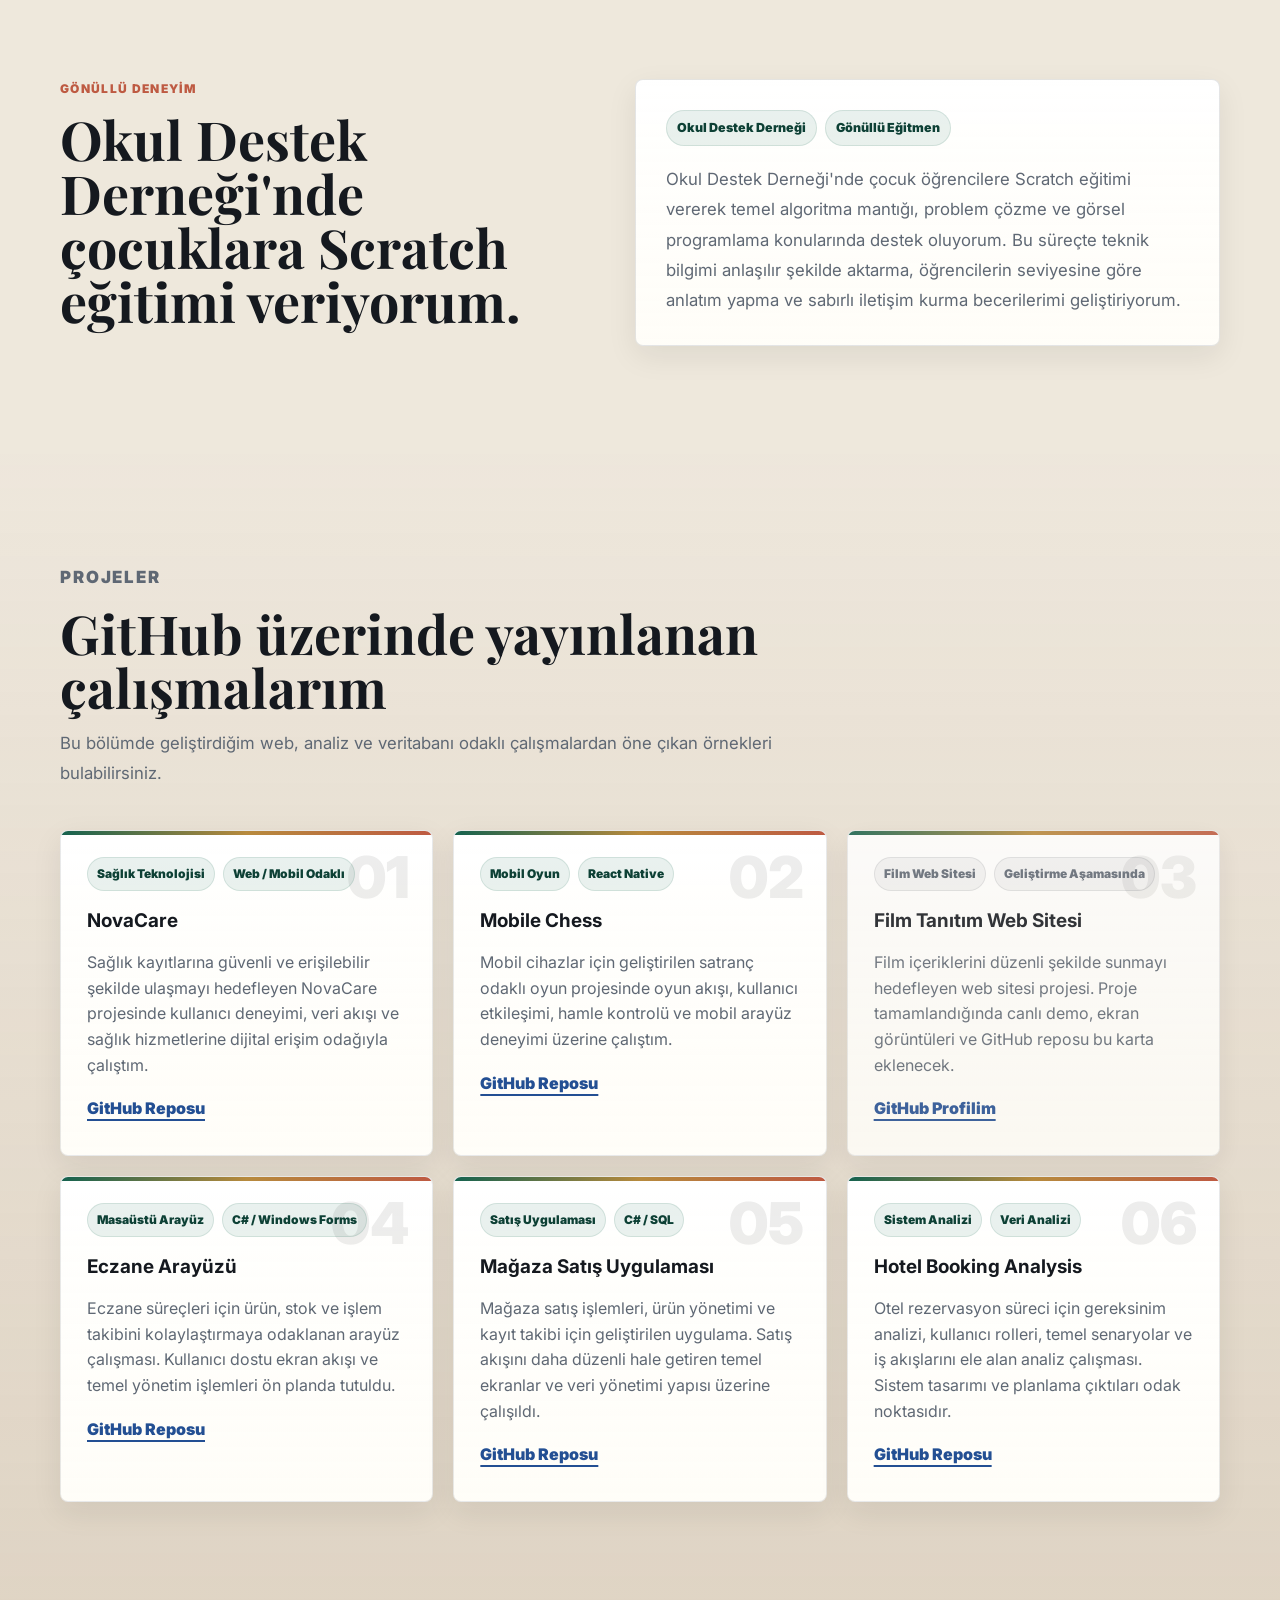
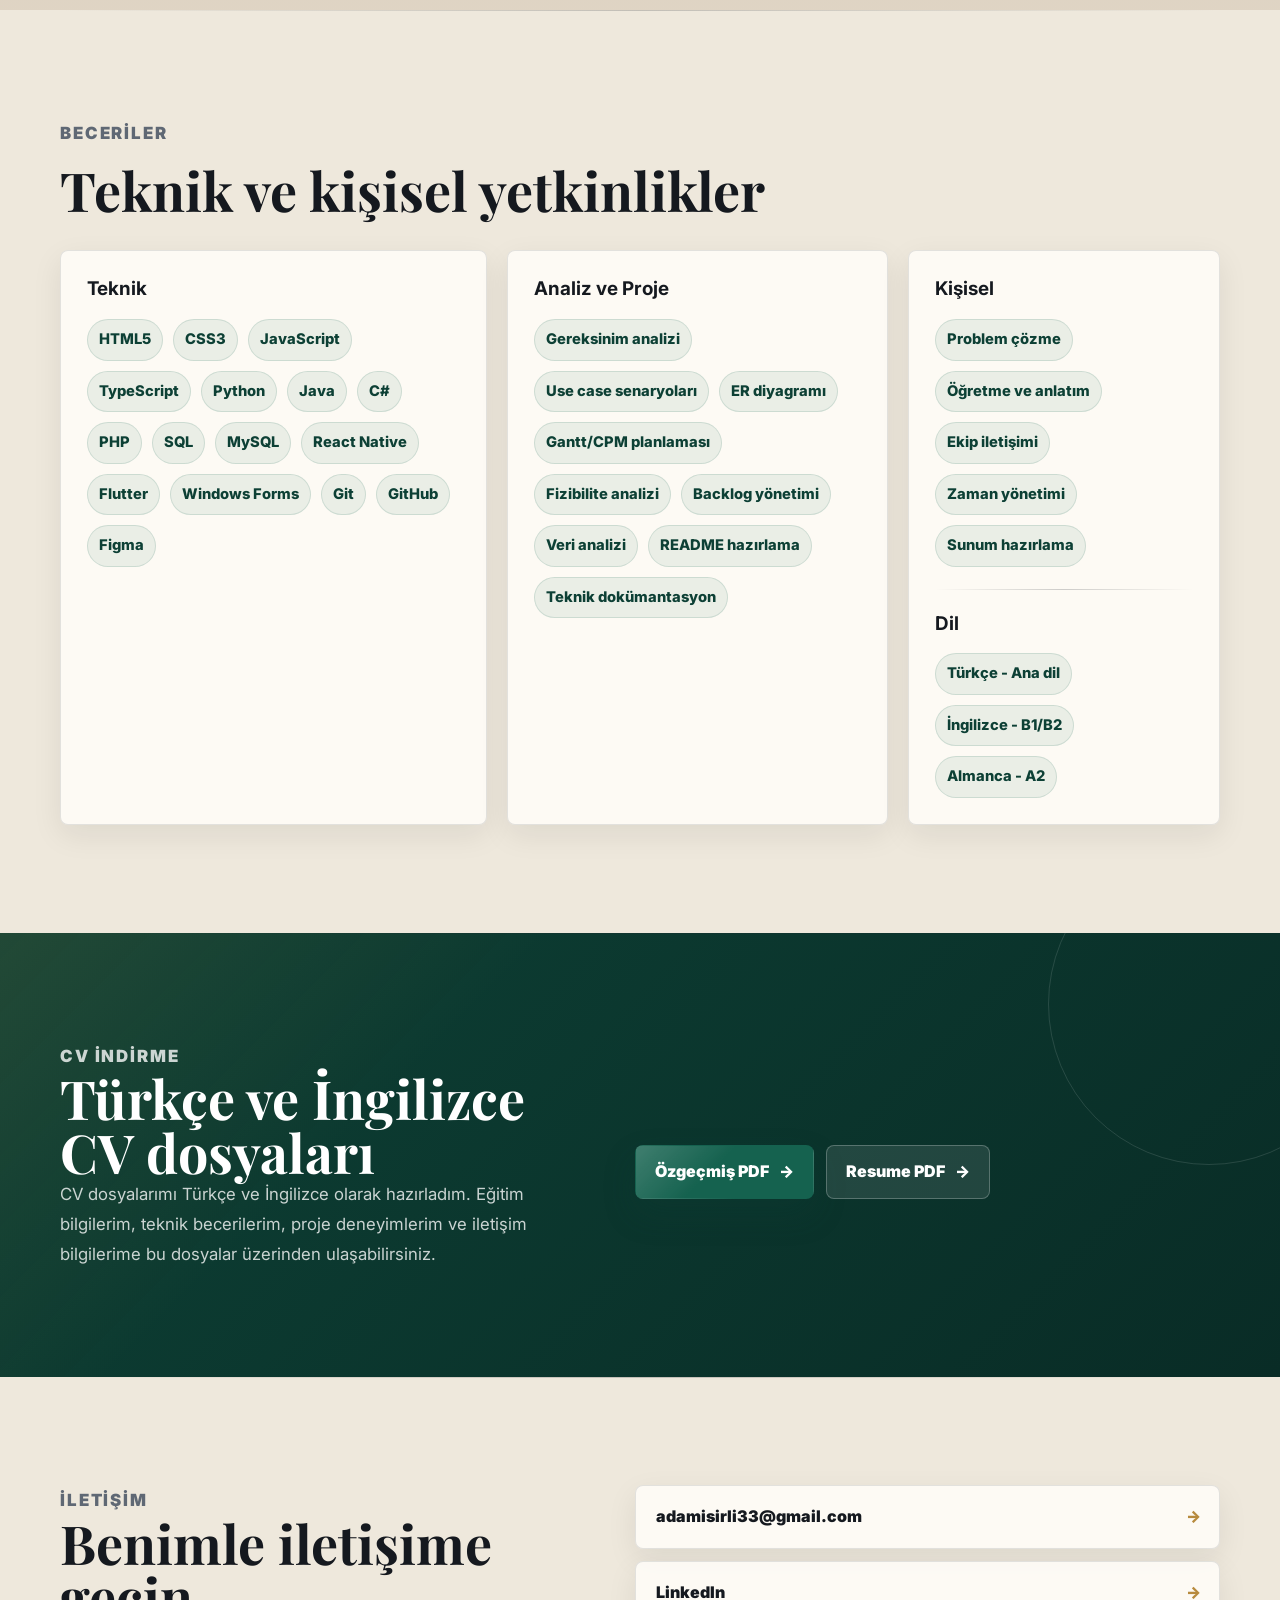
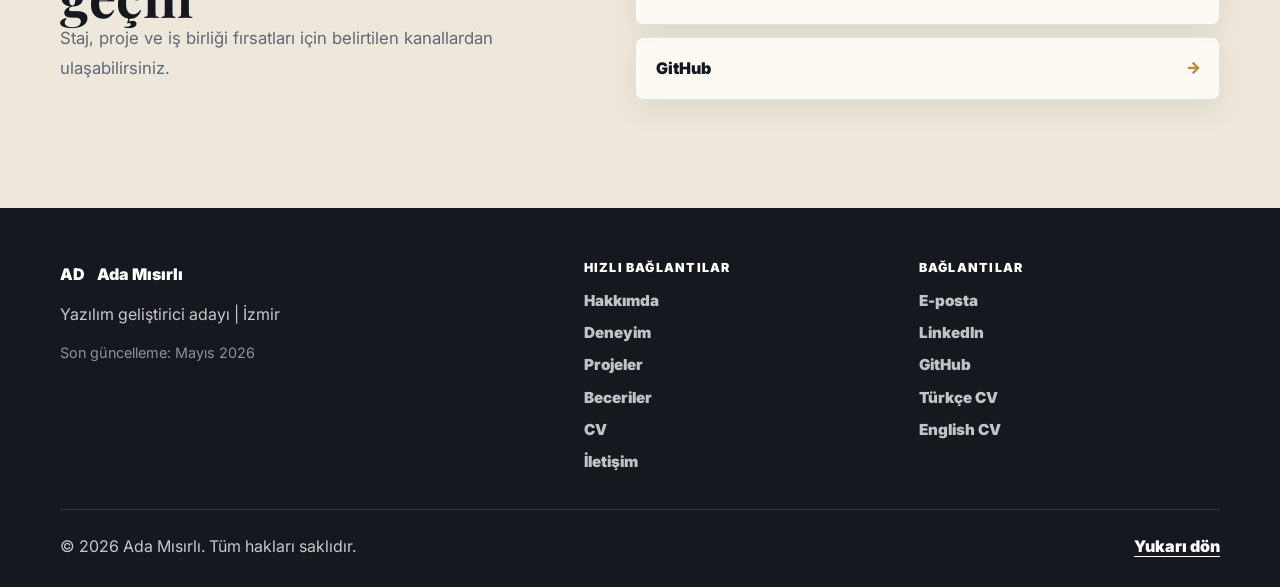
==== commit 99a77e4c: "Update film project placeholder" ====
--- a/index.html
+++ b/index.html
@@ -161,18 +161,18 @@
             <a href="https://github.com/adamisirli/wall-chess-mobile" target="_blank" rel="noreferrer">GitHub Reposu</a>
           </article>
 
-          <article class="project-card">
+          <article class="project-card project-card-muted">
             <span class="project-number" aria-hidden="true">03</span>
             <div class="project-meta">
-              <span>Web Portfolyo</span>
-              <span>HTML / CSS / JS</span>
-            </div>
-            <h3>Kişisel Portfolyo Web Sitesi</h3>
-            <p>
-              CV indirme bağlantıları, proje vitrini, iletişim alanı, mobil uyumlu arayüz ve canlı domain yayını
-              içeren kişisel portfolyo web sitesi. Bu proje MBP 206 final teslimi için hazırlanmıştır.
-            </p>
-            <a href="https://github.com/adamisirli/portfolio" target="_blank" rel="noreferrer">GitHub Reposu</a>
+              <span>Film Web Sitesi</span>
+              <span>Geliştirme Aşamasında</span>
+            </div>
+            <h3>Film Tanıtım Web Sitesi</h3>
+            <p>
+              Film içeriklerini düzenli şekilde sunmayı hedefleyen web sitesi projesi. Proje tamamlandığında canlı demo,
+              ekran görüntüleri ve GitHub reposu bu karta eklenecek.
+            </p>
+            <a href="https://github.com/adamisirli" target="_blank" rel="noreferrer">GitHub Profilim</a>
           </article>
           <article class="project-card">
             <span class="project-number" aria-hidden="true">04</span>
@@ -376,3 +376,4 @@
 
 
 
+
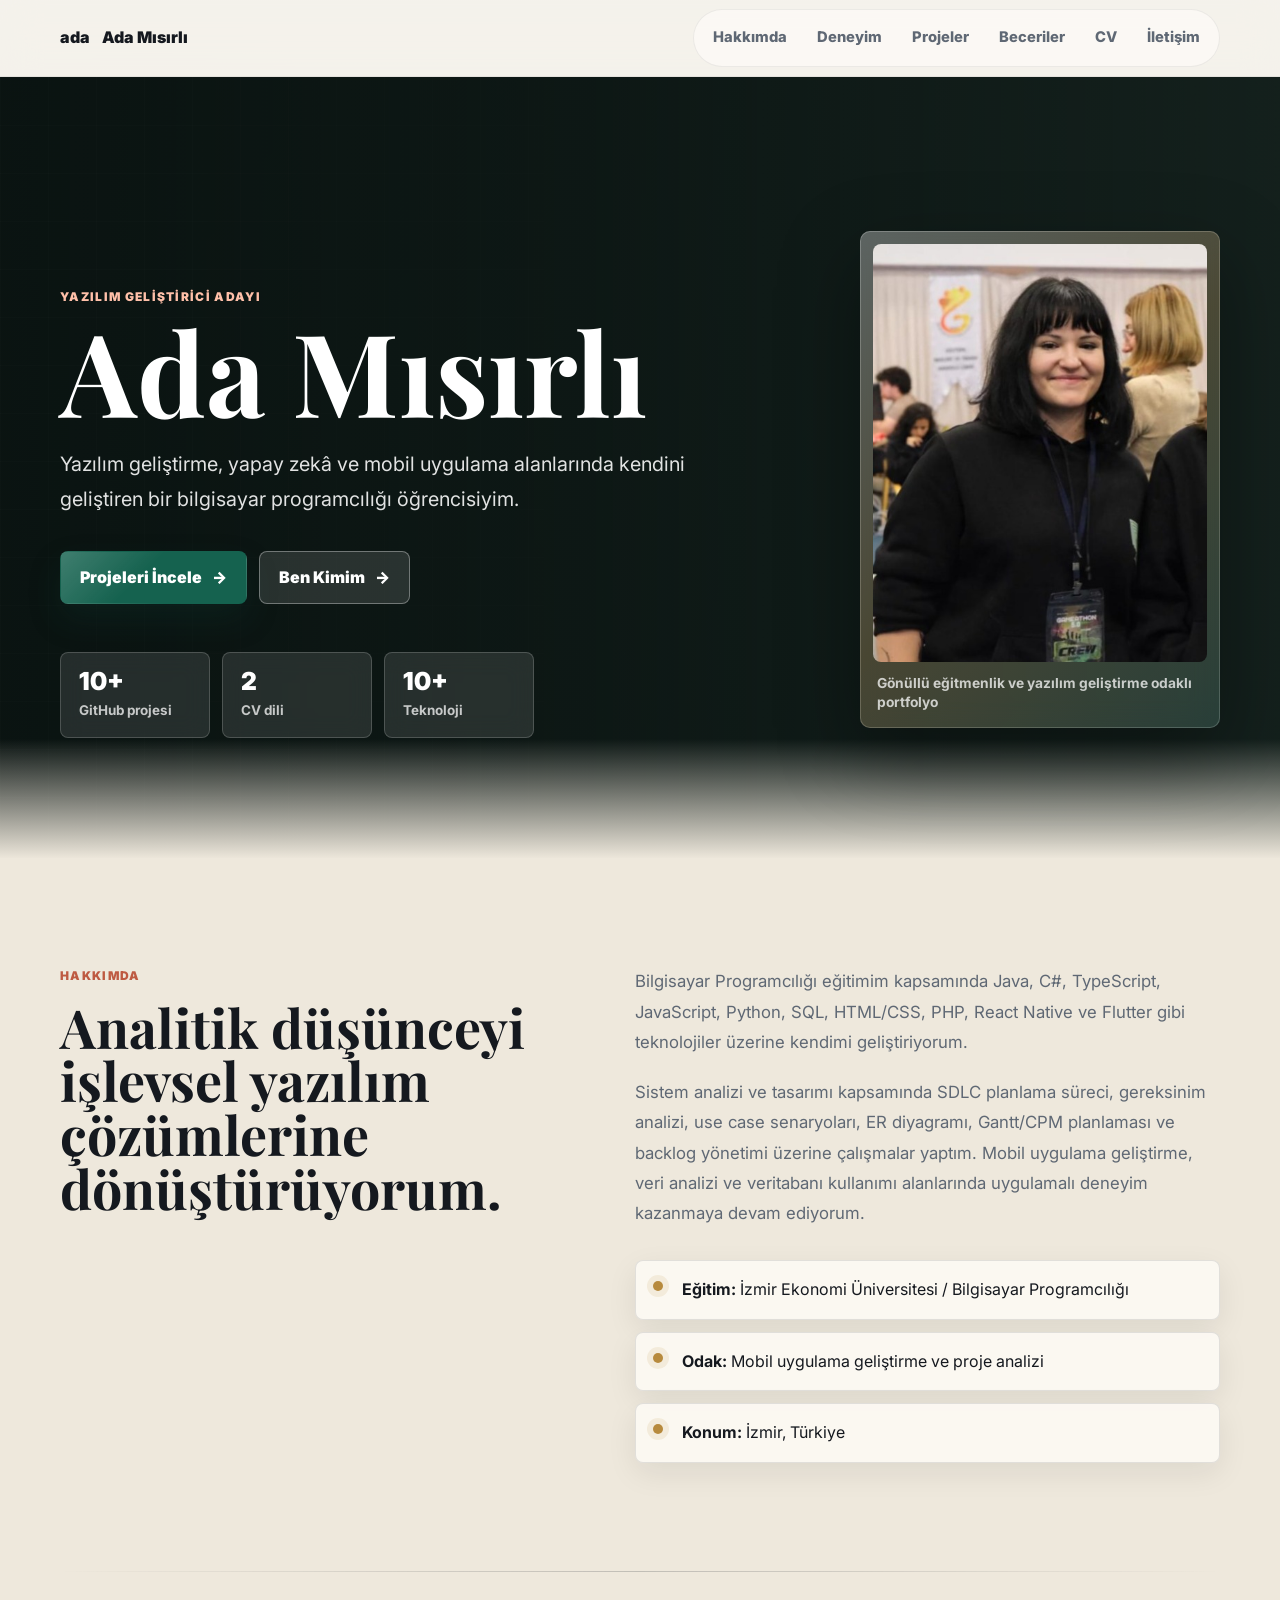
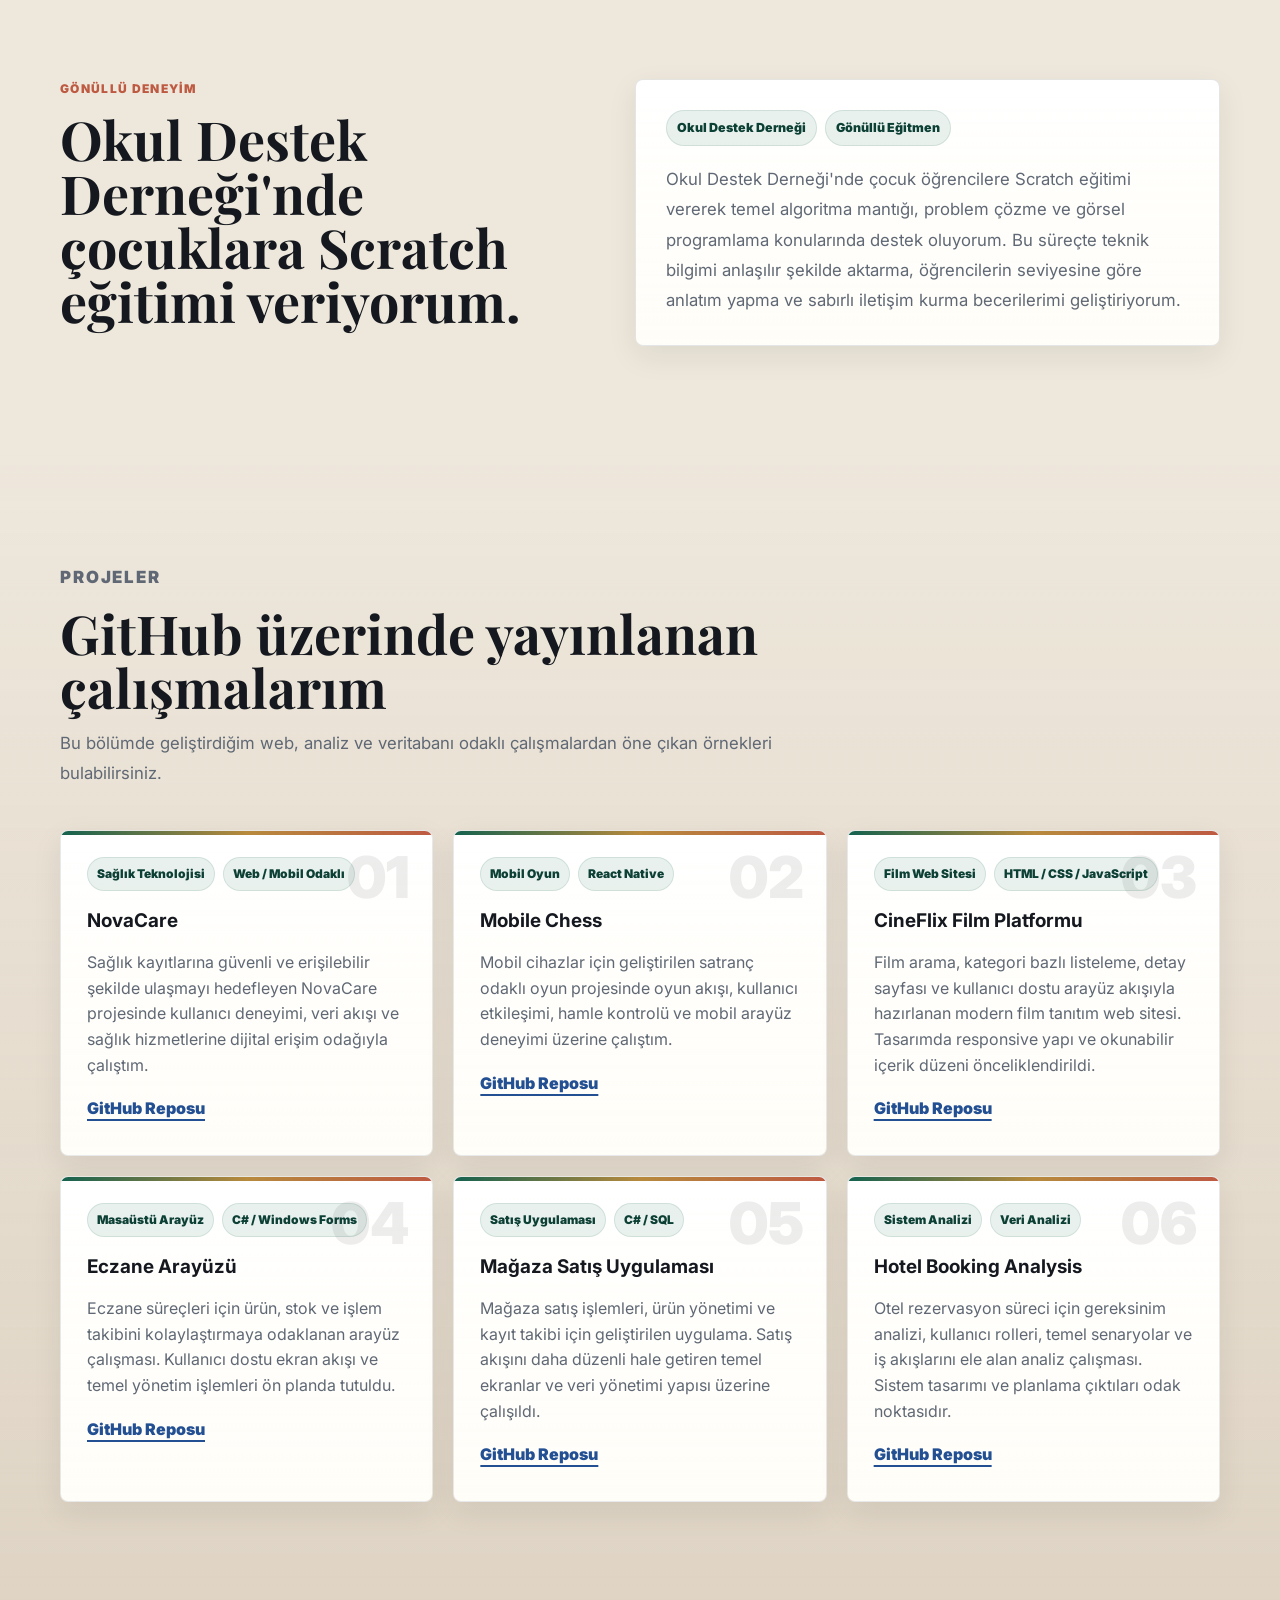
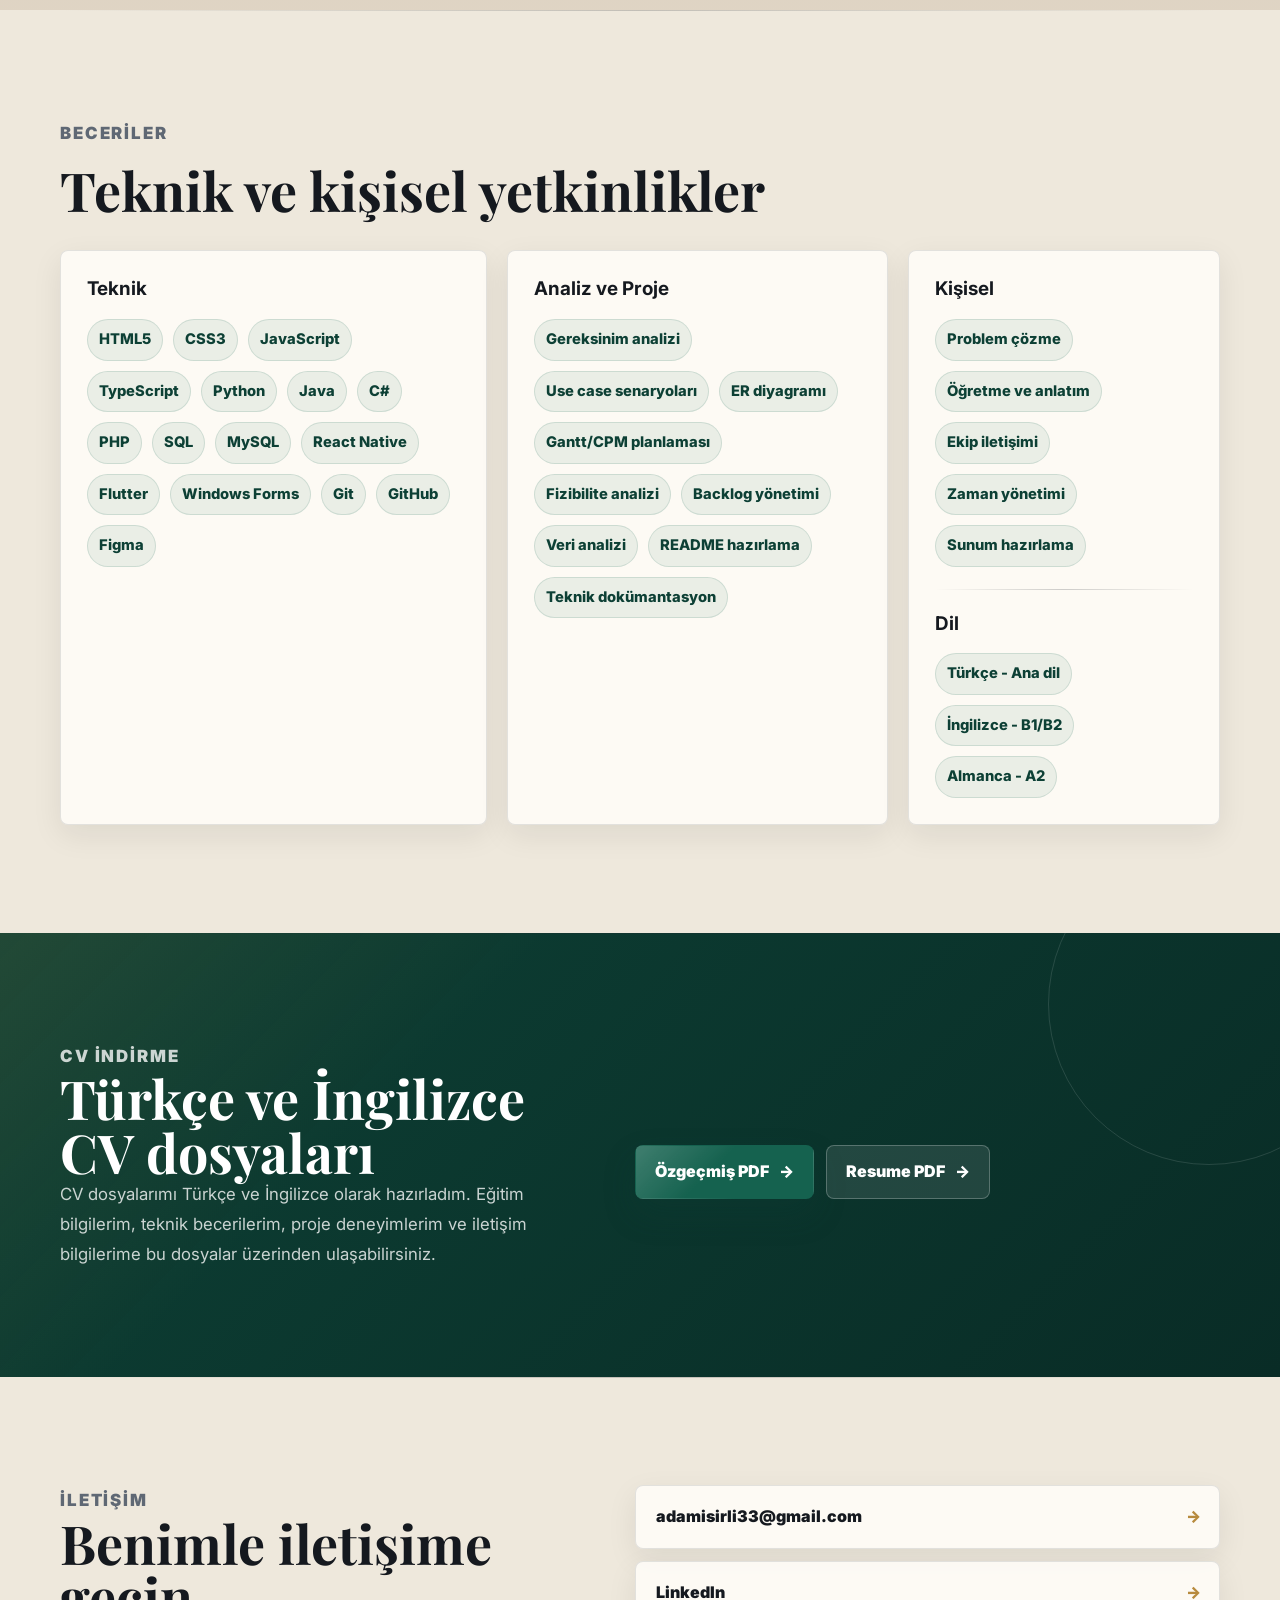
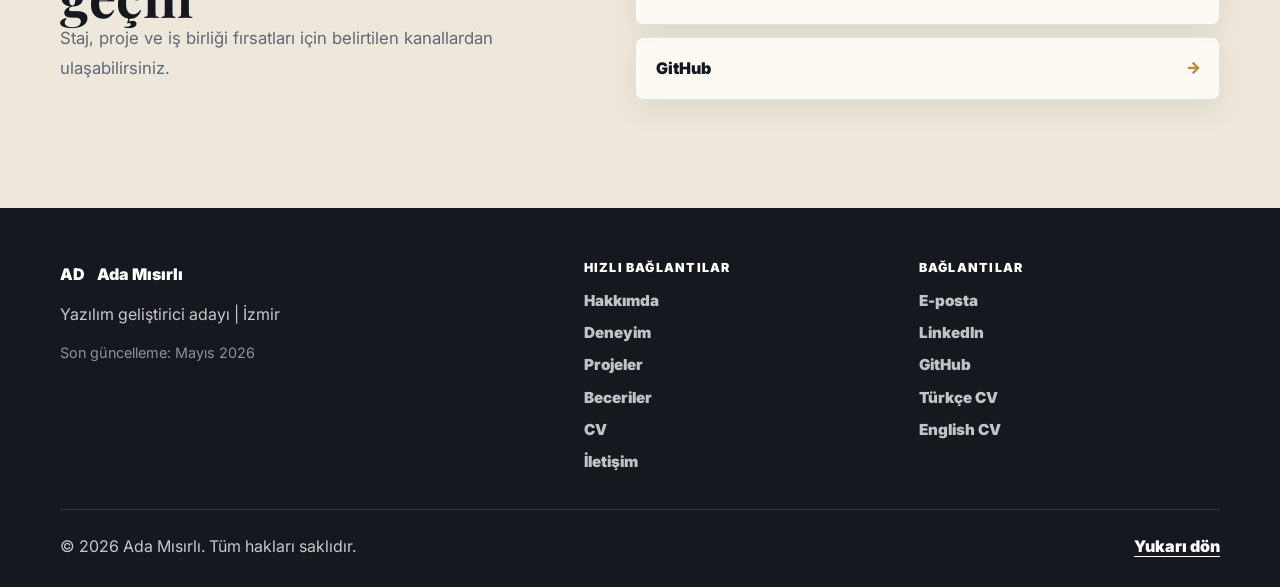
==== commit 8feab2b7: "Link CineFlix project card" ====
--- a/index.html
+++ b/index.html
@@ -161,18 +161,18 @@
             <a href="https://github.com/adamisirli/wall-chess-mobile" target="_blank" rel="noreferrer">GitHub Reposu</a>
           </article>
 
-          <article class="project-card project-card-muted">
+          <article class="project-card">
             <span class="project-number" aria-hidden="true">03</span>
             <div class="project-meta">
               <span>Film Web Sitesi</span>
-              <span>Geliştirme Aşamasında</span>
-            </div>
-            <h3>Film Tanıtım Web Sitesi</h3>
-            <p>
-              Film içeriklerini düzenli şekilde sunmayı hedefleyen web sitesi projesi. Proje tamamlandığında canlı demo,
-              ekran görüntüleri ve GitHub reposu bu karta eklenecek.
-            </p>
-            <a href="https://github.com/adamisirli" target="_blank" rel="noreferrer">GitHub Profilim</a>
+              <span>HTML / CSS / JavaScript</span>
+            </div>
+            <h3>CineFlix Film Platformu</h3>
+            <p>
+              Film arama, kategori bazlı listeleme, detay sayfası ve kullanıcı dostu arayüz akışıyla hazırlanan modern
+              film tanıtım web sitesi. Tasarımda responsive yapı ve okunabilir içerik düzeni önceliklendirildi.
+            </p>
+            <a href="https://github.com/adamisirli/cineflix" target="_blank" rel="noreferrer">GitHub Reposu</a>
           </article>
           <article class="project-card">
             <span class="project-number" aria-hidden="true">04</span>
@@ -377,3 +377,4 @@
 
 
 
+
